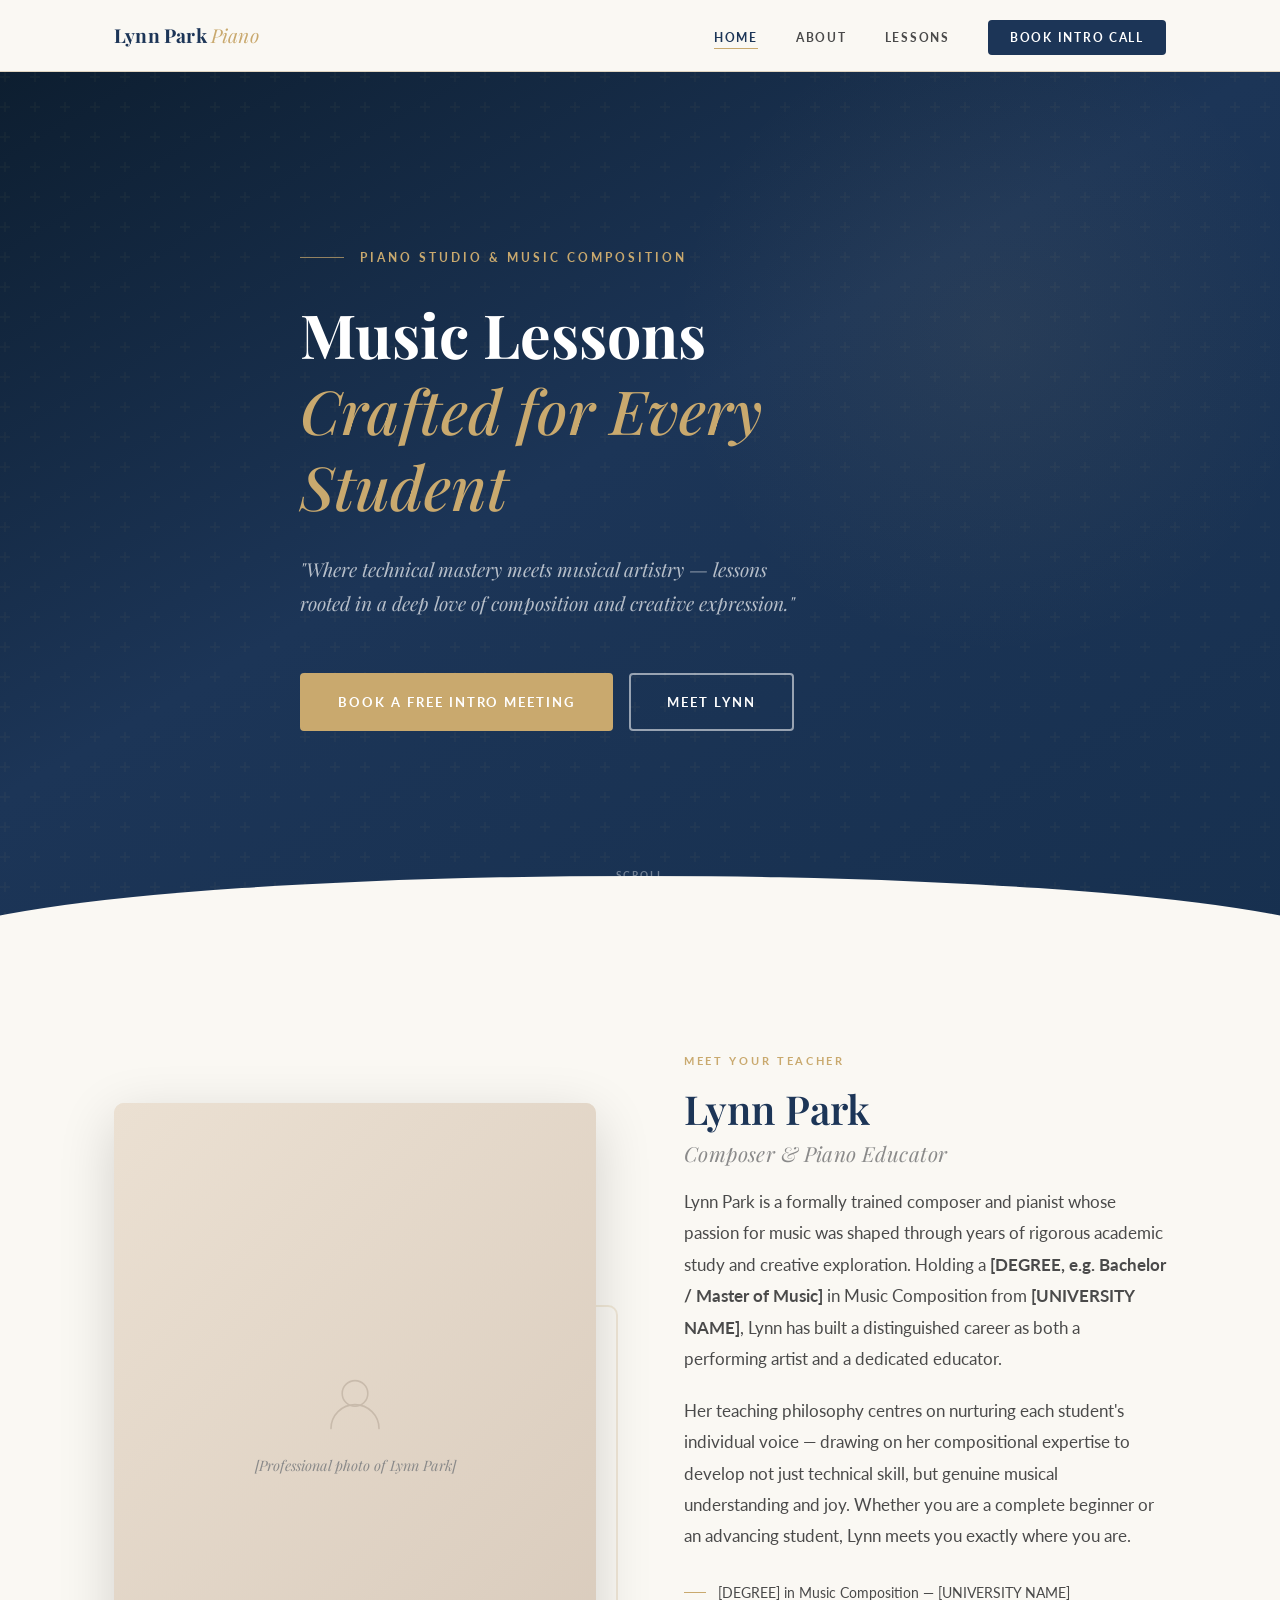
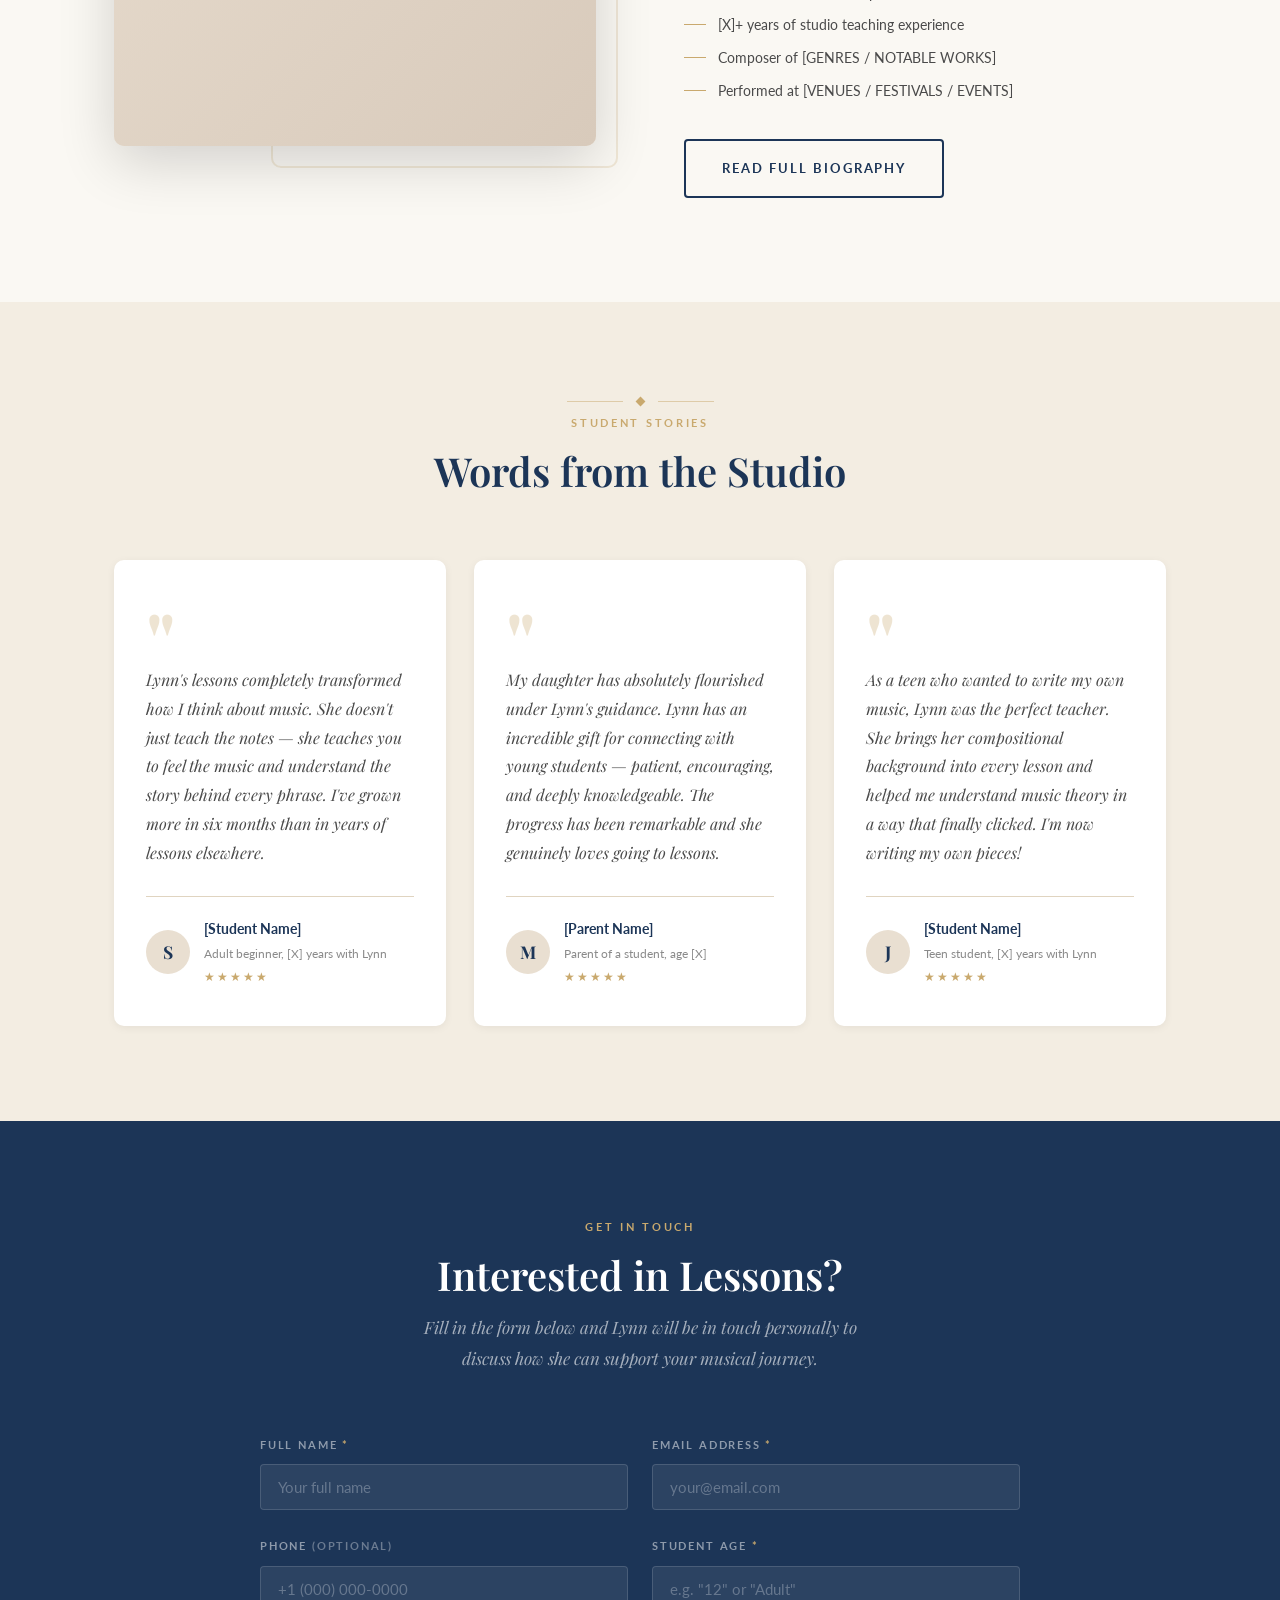
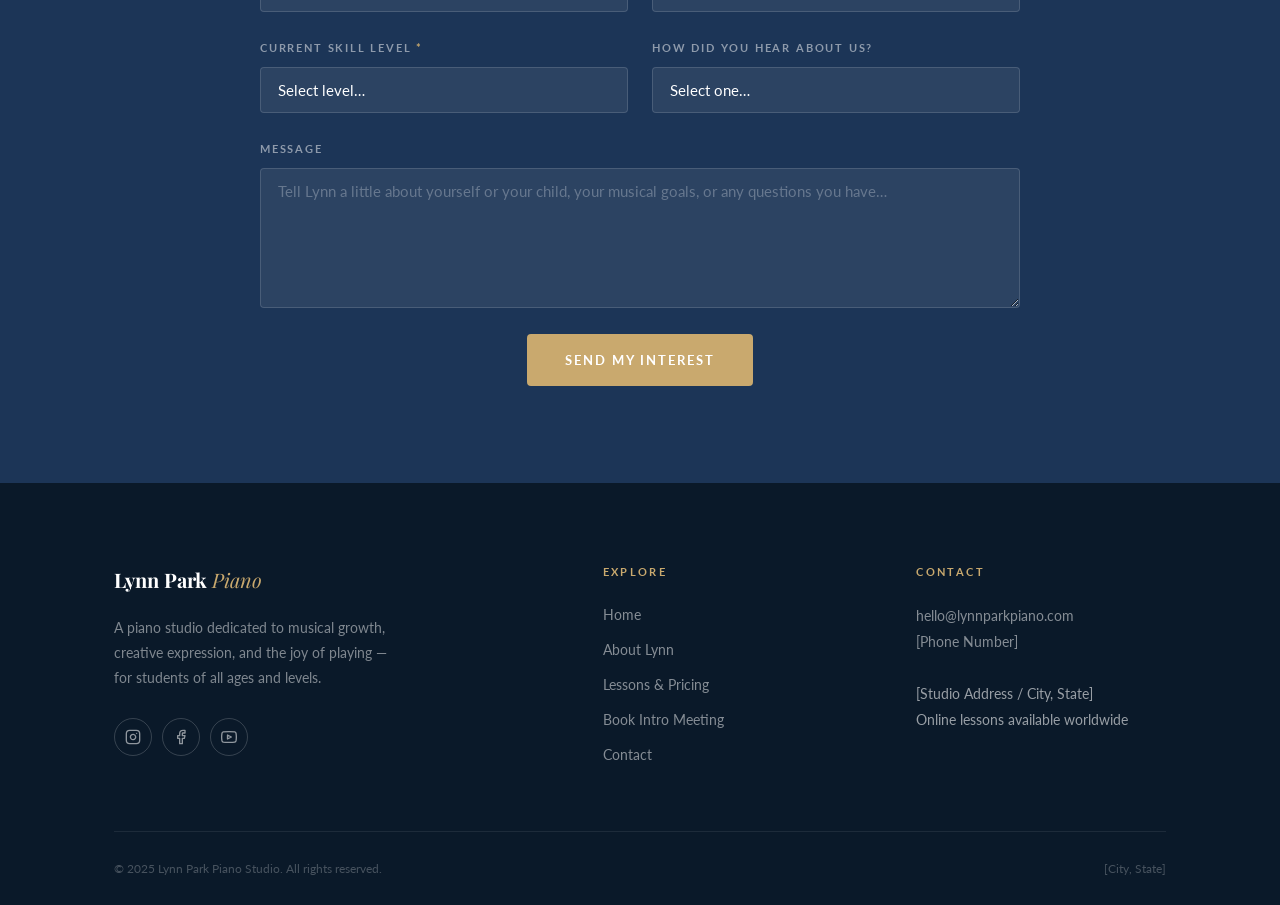
==== index.html @ b4701d07 "Initial commit: Lynn Park Piano Studio website Complete static website with 4 pages (home, about, le" ====
<!DOCTYPE html>
<html lang="en">
<head>
  <meta charset="UTF-8" />
  <meta name="viewport" content="width=device-width, initial-scale=1.0" />
  <!-- [REPLACE WITH REAL META DESCRIPTION] -->
  <meta name="description" content="Lynn Park Piano Studio — Piano lessons for all ages and levels, taught by an accomplished composer with formal music education. Based in [CITY]." />
  <title>Lynn Park Piano Studio — Composer &amp; Piano Educator</title>
  <link rel="icon" type="image/svg+xml" href="assets/favicon.svg" />
  <link rel="stylesheet" href="css/styles.css" />
</head>
<body>

  <!-- ============================================================
       NAVIGATION
  ============================================================ -->
  <nav class="nav" id="nav">
    <div class="nav__inner">
      <a href="index.html" class="nav__logo">Lynn Park <em>Piano</em></a>

      <ul class="nav__menu" id="navMenu" role="menubar">
        <li role="none"><a href="index.html" role="menuitem">Home</a></li>
        <li role="none"><a href="about.html" role="menuitem">About</a></li>
        <li role="none"><a href="lessons.html" role="menuitem">Lessons</a></li>
        <li role="none"><a href="schedule.html" class="btn-nav" role="menuitem">Book Intro Call</a></li>
      </ul>

      <button class="nav__toggle" id="navToggle" aria-label="Toggle navigation menu" aria-expanded="false" aria-controls="navMenu">
        <span></span>
        <span></span>
        <span></span>
      </button>
    </div>
  </nav>


  <!-- ============================================================
       HERO SECTION
       ─ Full-viewport dark navy hero with headline, tagline, CTAs
  ============================================================ -->
  <section class="hero" id="hero" aria-label="Welcome">
    <div class="hero__content">

      <div class="hero__eyebrow">
        <!-- [REPLACE WITH REAL TAGLINE DESCRIPTOR] -->
        <span>Piano Studio &amp; Music Composition</span>
      </div>

      <h1>
        Music Lessons<br>
        <em>Crafted for Every Student</em>
      </h1>

      <!-- [REPLACE WITH REAL TEACHING PHILOSOPHY TAGLINE] -->
      <p class="hero__tagline">
        "Where technical mastery meets musical artistry — lessons rooted in a deep love of composition and creative expression."
      </p>

      <div class="hero__actions">
        <a href="schedule.html" class="btn btn-primary">Book a Free Intro Meeting</a>
        <a href="#about-preview" class="btn btn-outline-light">Meet Lynn</a>
      </div>

    </div>

    <!-- Animated scroll hint -->
    <div class="hero__scroll" aria-hidden="true">
      <span>Scroll</span>
      <svg viewBox="0 0 24 24" fill="none" stroke="currentColor" stroke-width="1.5" stroke-linecap="round" stroke-linejoin="round">
        <line x1="12" y1="5" x2="12" y2="19"/>
        <polyline points="19 12 12 19 5 12"/>
      </svg>
    </div>

    <!-- Curved bottom edge transition into next section -->
    <div class="hero__curve" aria-hidden="true"></div>
  </section>


  <!-- ============================================================
       BIO PREVIEW SECTION
       ─ Short biography & credentials, links to full About page
  ============================================================ -->
  <section class="bio-preview section-cream" id="about-preview">
    <div class="container">
      <div class="bio-preview__grid">

        <!-- ── Photo Column ── -->
        <div class="bio-preview__photo fade-up">
          <div class="photo-frame">
            <div class="photo-placeholder">
              <!-- Person outline icon -->
              <svg viewBox="0 0 80 80" fill="none" xmlns="http://www.w3.org/2000/svg" aria-hidden="true">
                <circle cx="40" cy="28" r="16" stroke="#9A8A7A" stroke-width="2"/>
                <path d="M10 72c0-16.569 13.431-30 30-30s30 13.431 30 30" stroke="#9A8A7A" stroke-width="2" stroke-linecap="round"/>
              </svg>
              <!-- [REPLACE THIS ENTIRE photo-placeholder div WITH: <img src="assets/lynn-park.jpg" alt="Lynn Park, piano teacher and composer"> ] -->
              <span>[Professional photo of Lynn Park]</span>
            </div>
          </div>
          <!-- Decorative accent border -->
          <div class="photo-frame-accent" aria-hidden="true"></div>
        </div>

        <!-- ── Content Column ── -->
        <div class="bio-preview__content fade-up fade-up-d1">
          <span class="section-label">Meet Your Teacher</span>

          <h2>
            Lynn Park
            <em>Composer &amp; Piano Educator</em>
          </h2>

          <!-- [REPLACE WITH REAL SHORT BIO — 2 paragraphs] -->
          <p>
            Lynn Park is a formally trained composer and pianist whose passion for music was shaped through years of rigorous academic study and creative exploration. Holding a <strong>[DEGREE, e.g. Bachelor / Master of Music]</strong> in Music Composition from <strong>[UNIVERSITY NAME]</strong>, Lynn has built a distinguished career as both a performing artist and a dedicated educator.
          </p>
          <p>
            Her teaching philosophy centres on nurturing each student's individual voice — drawing on her compositional expertise to develop not just technical skill, but genuine musical understanding and joy. Whether you are a complete beginner or an advancing student, Lynn meets you exactly where you are.
          </p>

          <!-- Key credentials — replace each item with real content -->
          <div class="bio-credentials" aria-label="Key credentials">
            <div class="bio-credential">[DEGREE] in Music Composition — [UNIVERSITY NAME]</div>
            <div class="bio-credential">[X]+ years of studio teaching experience</div>
            <div class="bio-credential">Composer of [GENRES / NOTABLE WORKS]</div>
            <div class="bio-credential">Performed at [VENUES / FESTIVALS / EVENTS]</div>
          </div>

          <a href="about.html" class="btn btn-outline-navy">Read Full Biography</a>
        </div>

      </div>
    </div>
  </section>


  <!-- ============================================================
       TESTIMONIALS SECTION
       ─ 3 student / parent quote cards
  ============================================================ -->
  <section class="testimonials" aria-label="Student testimonials">
    <div class="container">

      <div class="testimonials__header fade-up">
        <div class="ornament ornament--center" aria-hidden="true">
          <div class="diamond"></div>
        </div>
        <span class="section-label">Student Stories</span>
        <h2>Words from the Studio</h2>
      </div>

      <div class="testimonials__grid">

        <!-- Testimonial 1 — [REPLACE WITH REAL QUOTE + ATTRIBUTION] -->
        <article class="testimonial-card fade-up fade-up-d1">
          <div class="testimonial-card__quote" aria-hidden="true">"</div>
          <p>
            Lynn's lessons completely transformed how I think about music. She doesn't just teach the notes — she teaches you to feel the music and understand the story behind every phrase. I've grown more in six months than in years of lessons elsewhere.
          </p>
          <div class="testimonial-card__author">
            <div class="testimonial-card__avatar" aria-hidden="true">S</div>
            <div>
              <div class="testimonial-card__name">[Student Name] <!-- e.g. Sarah M. --></div>
              <div class="testimonial-card__role">Adult beginner, [X] years with Lynn</div>
              <div class="testimonial-card__stars" aria-label="5 stars">★★★★★</div>
            </div>
          </div>
        </article>

        <!-- Testimonial 2 — [REPLACE WITH REAL QUOTE + ATTRIBUTION] -->
        <article class="testimonial-card fade-up fade-up-d2">
          <div class="testimonial-card__quote" aria-hidden="true">"</div>
          <p>
            My daughter has absolutely flourished under Lynn's guidance. Lynn has an incredible gift for connecting with young students — patient, encouraging, and deeply knowledgeable. The progress has been remarkable and she genuinely loves going to lessons.
          </p>
          <div class="testimonial-card__author">
            <div class="testimonial-card__avatar" aria-hidden="true">M</div>
            <div>
              <div class="testimonial-card__name">[Parent Name] <!-- e.g. Michelle T. --></div>
              <div class="testimonial-card__role">Parent of a student, age [X]</div>
              <div class="testimonial-card__stars" aria-label="5 stars">★★★★★</div>
            </div>
          </div>
        </article>

        <!-- Testimonial 3 — [REPLACE WITH REAL QUOTE + ATTRIBUTION] -->
        <article class="testimonial-card fade-up fade-up-d3">
          <div class="testimonial-card__quote" aria-hidden="true">"</div>
          <p>
            As a teen who wanted to write my own music, Lynn was the perfect teacher. She brings her compositional background into every lesson and helped me understand music theory in a way that finally clicked. I'm now writing my own pieces!
          </p>
          <div class="testimonial-card__author">
            <div class="testimonial-card__avatar" aria-hidden="true">J</div>
            <div>
              <div class="testimonial-card__name">[Student Name] <!-- e.g. James K. --></div>
              <div class="testimonial-card__role">Teen student, [X] years with Lynn</div>
              <div class="testimonial-card__stars" aria-label="5 stars">★★★★★</div>
            </div>
          </div>
        </article>

      </div>
    </div>
  </section>


  <!-- ============================================================
       INTEREST / CONTACT FORM
       ─ Dark navy section; submissions saved to localStorage
       ─ To connect to a real backend, replace the JS handler in
         js/main.js (search for "interestForm") with a fetch/POST call
  ============================================================ -->
  <section class="interest-form-section" id="contact" aria-label="Contact and interest form">
    <div class="container">

      <!-- Section header -->
      <div class="section-intro fade-up">
        <span class="section-label">Get in Touch</span>
        <h2>Interested in Lessons?</h2>
        <!-- [REPLACE WITH PERSONAL INVITATION MESSAGE] -->
        <p>Fill in the form below and Lynn will be in touch personally to discuss how she can support your musical journey.</p>
      </div>

      <!-- Success message (shown after submission, hidden by default) -->
      <div class="form-success" id="interestFormSuccess" role="alert">
        <h3>Thank You!</h3>
        <p>Your message has been received. Lynn will be in touch shortly — we look forward to welcoming you to the studio!</p>
      </div>

      <!-- Interest Form -->
      <form class="interest-form fade-up" id="interestForm" novalidate aria-label="Interest form">

        <!-- Row 1: Name + Email -->
        <div class="form-row">
          <div class="form-group">
            <label for="int-name">Full Name <span aria-hidden="true" style="color:var(--gold)">*</span></label>
            <input type="text" id="int-name" name="name" placeholder="Your full name" required autocomplete="name" />
          </div>
          <div class="form-group">
            <label for="int-email">Email Address <span aria-hidden="true" style="color:var(--gold)">*</span></label>
            <input type="email" id="int-email" name="email" placeholder="your@email.com" required autocomplete="email" />
          </div>
        </div>

        <!-- Row 2: Phone + Student Age -->
        <div class="form-row">
          <div class="form-group">
            <label for="int-phone">Phone <span style="color:rgba(255,255,255,0.35)">(optional)</span></label>
            <input type="tel" id="int-phone" name="phone" placeholder="+1 (000) 000-0000" autocomplete="tel" />
          </div>
          <div class="form-group">
            <label for="int-age">Student Age <span aria-hidden="true" style="color:var(--gold)">*</span></label>
            <input type="text" id="int-age" name="studentAge" placeholder='e.g. "12" or "Adult"' required />
          </div>
        </div>

        <!-- Row 3: Skill Level + How did you hear -->
        <div class="form-row">
          <div class="form-group">
            <label for="int-level">Current Skill Level <span aria-hidden="true" style="color:var(--gold)">*</span></label>
            <select id="int-level" name="skillLevel" required>
              <option value="" disabled selected>Select level…</option>
              <option value="complete-beginner">Beginner — no prior experience</option>
              <option value="some-basics">Beginner — some basics</option>
              <option value="intermediate">Intermediate</option>
              <option value="advanced">Advanced</option>
            </select>
          </div>
          <div class="form-group">
            <label for="int-hear">How Did You Hear About Us?</label>
            <select id="int-hear" name="hearAbout">
              <option value="" disabled selected>Select one…</option>
              <option value="google">Google / Search</option>
              <option value="instagram">Instagram</option>
              <option value="facebook">Facebook</option>
              <option value="word-of-mouth">Word of mouth</option>
              <option value="referral">Referral from a student</option>
              <option value="other">Other</option>
            </select>
          </div>
        </div>

        <!-- Message -->
        <div class="form-group">
          <label for="int-message">Message</label>
          <textarea id="int-message" name="message" placeholder="Tell Lynn a little about yourself or your child, your musical goals, or any questions you have…"></textarea>
        </div>

        <div style="text-align: center; margin-top: 8px;">
          <button type="submit" class="btn btn-primary">Send My Interest</button>
        </div>

      </form>
    </div>
  </section>


  <!-- ============================================================
       FOOTER
  ============================================================ -->
  <footer class="footer" role="contentinfo">
    <div class="container">
      <div class="footer__grid">

        <!-- Brand / About -->
        <div class="footer__brand">
          <a href="index.html" class="footer__logo">Lynn Park <em>Piano</em></a>
          <!-- [REPLACE WITH SHORT STUDIO DESCRIPTION] -->
          <p>A piano studio dedicated to musical growth, creative expression, and the joy of playing — for students of all ages and levels.</p>
          <div class="footer__social" aria-label="Social media links">
            <!-- [REPLACE href="#" WITH REAL SOCIAL MEDIA URLS] -->
            <a href="#" aria-label="Follow Lynn on Instagram" title="Instagram">
              <svg width="16" height="16" viewBox="0 0 24 24" fill="none" stroke="currentColor" stroke-width="2" stroke-linecap="round" stroke-linejoin="round" aria-hidden="true">
                <rect x="2" y="2" width="20" height="20" rx="5" ry="5"/>
                <path d="M16 11.37A4 4 0 1 1 12.63 8 4 4 0 0 1 16 11.37z"/>
                <line x1="17.5" y1="6.5" x2="17.51" y2="6.5"/>
              </svg>
            </a>
            <a href="#" aria-label="Follow Lynn on Facebook" title="Facebook">
              <svg width="16" height="16" viewBox="0 0 24 24" fill="none" stroke="currentColor" stroke-width="2" stroke-linecap="round" stroke-linejoin="round" aria-hidden="true">
                <path d="M18 2h-3a5 5 0 0 0-5 5v3H7v4h3v8h4v-8h3l1-4h-4V7a1 1 0 0 1 1-1h3z"/>
              </svg>
            </a>
            <a href="#" aria-label="Subscribe on YouTube" title="YouTube">
              <svg width="16" height="16" viewBox="0 0 24 24" fill="none" stroke="currentColor" stroke-width="2" stroke-linecap="round" stroke-linejoin="round" aria-hidden="true">
                <path d="M22.54 6.42a2.78 2.78 0 0 0-1.94-1.97C18.88 4 12 4 12 4s-6.88 0-8.59.45a2.78 2.78 0 0 0-1.95 1.97A29 29 0 0 0 1 12a29 29 0 0 0 .46 5.58A2.78 2.78 0 0 0 3.41 19.6C5.12 20 12 20 12 20s6.88 0 8.59-.46a2.78 2.78 0 0 0 1.94-1.95A29 29 0 0 0 23 12a29 29 0 0 0-.46-5.58z"/>
                <polygon points="9.75 15.02 15.5 12 9.75 8.98 9.75 15.02"/>
              </svg>
            </a>
          </div>
        </div>

        <!-- Quick links -->
        <div class="footer__col">
          <h5>Explore</h5>
          <ul>
            <li><a href="index.html">Home</a></li>
            <li><a href="about.html">About Lynn</a></li>
            <li><a href="lessons.html">Lessons &amp; Pricing</a></li>
            <li><a href="schedule.html">Book Intro Meeting</a></li>
            <li><a href="#contact">Contact</a></li>
          </ul>
        </div>

        <!-- Contact details -->
        <div class="footer__col">
          <h5>Contact</h5>
          <address>
            <!-- [REPLACE WITH REAL CONTACT INFORMATION] -->
            <a href="mailto:hello@lynnparkpiano.com">hello@lynnparkpiano.com</a><br>
            <a href="tel:+10000000000">[Phone Number]</a><br><br>
            [Studio Address / City, State]<br>
            Online lessons available worldwide
          </address>
        </div>

      </div>

      <!-- Copyright bar -->
      <div class="footer__bottom">
        <!-- [UPDATE YEAR ANNUALLY] -->
        <span>&copy; 2025 Lynn Park Piano Studio. All rights reserved.</span>
        <span>[City, State] <!-- [REPLACE WITH REAL LOCATION] --></span>
      </div>
    </div>
  </footer>


  <script src="js/main.js"></script>
</body>
</html>
---- css/styles.css ----
/* ================================================================
   Lynn Park Piano Studio — Global Stylesheet
   ================================================================
   Sections:
     1.  Fonts & Variables
     2.  Reset & Base
     3.  Typography
     4.  Navigation
     5.  Buttons
     6.  Layout Utilities
     7.  Section Ornament & Label
     8.  Hero (Homepage)
     9.  Page Banner (Inner Pages)
     10. Bio Preview
     11. Testimonials
     12. Interest Form (Dark)
     13. About Page
     14. Achievements
     15. Lessons Page
     16. Schedule Page
     17. Footer
     18. Scroll Animations
     19. Responsive
   ================================================================ */


/* ── 1. Fonts & Variables ──────────────────────────────────────── */

@import url('https://fonts.googleapis.com/css2?family=Playfair+Display:ital,wght@0,400;0,500;0,600;0,700;1,400;1,500;1,600&family=Lato:wght@300;400;700;900&display=swap');

:root {
  /* ── Palette ── */
  --cream-bg:    #FAF8F3;
  --cream-mid:   #F3EDE2;
  --cream-dark:  #E9DFD1;
  --gold:        #C9A96E;
  --gold-dark:   #A8803E;
  --gold-light:  #F5E9D4;
  --navy:        #1C3557;
  --navy-mid:    #264A76;
  --navy-light:  #2E5A8C;
  --text-dark:   #1E1E1E;
  --text-mid:    #4A4A4A;
  --text-light:  #8A8A8A;
  --white:       #FFFFFF;
  --border:      #E0D4C0;

  /* ── Typography ── */
  --font-serif: 'Playfair Display', Georgia, 'Times New Roman', serif;
  --font-sans:  'Lato', -apple-system, BlinkMacSystemFont, 'Segoe UI', sans-serif;

  /* ── Sizing ── */
  --max-width:  1100px;
  --nav-height: 72px;

  /* ── Shadows ── */
  --shadow-sm:  0 2px 8px rgba(0, 0, 0, 0.06);
  --shadow-md:  0 6px 28px rgba(0, 0, 0, 0.10);
  --shadow-lg:  0 16px 56px rgba(0, 0, 0, 0.16);

  /* ── Misc ── */
  --radius:     4px;
  --radius-md:  10px;
  --ease:       cubic-bezier(0.4, 0, 0.2, 1);
  --transition: 0.3s var(--ease);
}


/* ── 2. Reset & Base ───────────────────────────────────────────── */

*, *::before, *::after {
  box-sizing: border-box;
  margin: 0;
  padding: 0;
}

html {
  scroll-behavior: smooth;
  font-size: 16px;
}

body {
  font-family: var(--font-sans);
  font-weight: 400;
  color: var(--text-dark);
  background: var(--cream-bg);
  line-height: 1.7;
  -webkit-font-smoothing: antialiased;
  -moz-osx-font-smoothing: grayscale;
}

img  { display: block; max-width: 100%; height: auto; }
a    { color: inherit; text-decoration: none; }
ul   { list-style: none; }
button { cursor: pointer; font-family: var(--font-sans); }


/* ── 3. Typography ─────────────────────────────────────────────── */

h1, h2, h3, h4 {
  font-family: var(--font-serif);
  font-weight: 600;
  line-height: 1.25;
  color: var(--navy);
}

h1 { font-size: clamp(2.4rem, 5vw, 3.8rem); }
h2 { font-size: clamp(1.8rem, 3.5vw, 2.5rem); }
h3 { font-size: clamp(1.15rem, 2.5vw, 1.55rem); }
h4 { font-size: 1.05rem; }

p  {
  color: var(--text-mid);
  font-size: 1.0625rem;
  line-height: 1.85;
}


/* ── 4. Navigation ─────────────────────────────────────────────── */

.nav {
  position: sticky;
  top: 0;
  z-index: 1000;
  height: var(--nav-height);
  background: rgba(250, 248, 243, 0.96);
  backdrop-filter: blur(14px);
  -webkit-backdrop-filter: blur(14px);
  border-bottom: 1px solid var(--border);
}

.nav__inner {
  max-width: var(--max-width);
  margin: 0 auto;
  height: 100%;
  display: flex;
  align-items: center;
  justify-content: space-between;
  padding: 0 24px;
}

/* Logo */
.nav__logo {
  font-family: var(--font-serif);
  font-size: 1.2rem;
  font-weight: 700;
  color: var(--navy);
  letter-spacing: 0.01em;
  flex-shrink: 0;
}
.nav__logo em {
  font-style: italic;
  font-weight: 400;
  color: var(--gold);
}

/* Menu links */
.nav__menu {
  display: flex;
  align-items: center;
  gap: 38px;
}

.nav__menu a {
  font-size: 0.78rem;
  font-weight: 700;
  letter-spacing: 0.14em;
  text-transform: uppercase;
  color: var(--text-mid);
  position: relative;
  transition: color var(--transition);
}

.nav__menu a::after {
  content: '';
  position: absolute;
  bottom: -4px;
  left: 0;
  width: 0;
  height: 1px;
  background: var(--gold);
  transition: width var(--transition);
}

.nav__menu a:hover,
.nav__menu a.active {
  color: var(--navy);
}

.nav__menu a:hover::after,
.nav__menu a.active::after {
  width: 100%;
}

/* CTA button in nav */
.nav__menu .btn-nav {
  background: var(--navy);
  color: var(--white) !important;
  padding: 10px 22px;
  border-radius: var(--radius);
  transition: background var(--transition);
}
.nav__menu .btn-nav:hover { background: var(--navy-mid); }
.nav__menu .btn-nav::after { display: none !important; }

/* Hamburger toggle */
.nav__toggle {
  display: none;
  flex-direction: column;
  justify-content: center;
  gap: 5px;
  width: 36px;
  height: 36px;
  background: none;
  border: none;
  padding: 4px;
}

.nav__toggle span {
  display: block;
  height: 2px;
  background: var(--text-dark);
  border-radius: 2px;
  transition: var(--transition);
}
.nav__toggle.open span:nth-child(1) { transform: translateY(7px) rotate(45deg); }
.nav__toggle.open span:nth-child(2) { opacity: 0; transform: scaleX(0); }
.nav__toggle.open span:nth-child(3) { transform: translateY(-7px) rotate(-45deg); }


/* ── 5. Buttons ────────────────────────────────────────────────── */

.btn {
  display: inline-block;
  font-family: var(--font-sans);
  font-size: 0.82rem;
  font-weight: 700;
  letter-spacing: 0.15em;
  text-transform: uppercase;
  padding: 16px 36px;
  border-radius: var(--radius);
  border: 2px solid transparent;
  transition: all var(--transition);
  cursor: pointer;
  text-align: center;
}

/* Gold filled */
.btn-primary {
  background: var(--gold);
  color: var(--white);
  border-color: var(--gold);
}
.btn-primary:hover {
  background: var(--gold-dark);
  border-color: var(--gold-dark);
  transform: translateY(-2px);
  box-shadow: 0 8px 24px rgba(201, 169, 110, 0.45);
}

/* Outline white (for dark backgrounds) */
.btn-outline-light {
  background: transparent;
  color: var(--white);
  border-color: rgba(255, 255, 255, 0.55);
}
.btn-outline-light:hover {
  background: rgba(255, 255, 255, 0.1);
  border-color: var(--white);
  transform: translateY(-2px);
}

/* Outline navy (for light backgrounds) */
.btn-outline-navy {
  background: transparent;
  color: var(--navy);
  border-color: var(--navy);
}
.btn-outline-navy:hover {
  background: var(--navy);
  color: var(--white);
  transform: translateY(-2px);
  box-shadow: var(--shadow-md);
}

/* Gold outline */
.btn-outline-gold {
  background: transparent;
  color: var(--gold);
  border-color: var(--gold);
}
.btn-outline-gold:hover {
  background: var(--gold);
  color: var(--white);
  transform: translateY(-2px);
}


/* ── 6. Layout Utilities ───────────────────────────────────────── */

.container {
  max-width: var(--max-width);
  margin: 0 auto;
  padding: 0 24px;
}

section { padding: 96px 0; }

.section-cream { background: var(--cream-bg); }
.section-mid   { background: var(--cream-mid); }
.section-navy  { background: var(--navy); }
.section-white { background: var(--white); }

.text-center { text-align: center; }
.text-gold   { color: var(--gold); }
.text-navy   { color: var(--navy); }
.text-italic { font-style: italic; }


/* ── 7. Section Ornament & Label ───────────────────────────────── */

/* Thin gold line + diamond ornament */
.ornament {
  display: flex;
  align-items: center;
  gap: 14px;
  margin-bottom: 8px;
}
.ornament--center { justify-content: center; }

.ornament::before,
.ornament::after {
  content: '';
  flex: 1;
  max-width: 56px;
  height: 1px;
  background: var(--gold);
  opacity: 0.5;
}

.ornament .diamond {
  width: 7px;
  height: 7px;
  background: var(--gold);
  transform: rotate(45deg);
  flex-shrink: 0;
}

/* Eyebrow label above headings */
.section-label {
  display: block;
  font-family: var(--font-sans);
  font-size: 0.7rem;
  font-weight: 700;
  letter-spacing: 0.24em;
  text-transform: uppercase;
  color: var(--gold);
  margin-bottom: 14px;
}


/* ── 8. Hero (Homepage) ────────────────────────────────────────── */

.hero {
  position: relative;
  min-height: calc(100vh - var(--nav-height));
  background: linear-gradient(150deg, #0D1E30 0%, #1C3557 45%, #17304F 100%);
  display: flex;
  align-items: center;
  overflow: hidden;
}

/* Subtle crosshatch background texture */
.hero::before {
  content: '';
  position: absolute;
  inset: 0;
  background-image: url("data:image/svg+xml,%3Csvg width='60' height='60' viewBox='0 0 60 60' xmlns='http://www.w3.org/2000/svg'%3E%3Cg fill='%23C9A96E' fill-opacity='0.04' fill-rule='evenodd'%3E%3Cpath d='M36 34v-4h-2v4h-4v2h4v4h2v-4h4v-2h-4zm0-30V0h-2v4h-4v2h4v4h2V6h4V4h-4zM6 34v-4H4v4H0v2h4v4h2v-4h4v-2H6zM6 4V0H4v4H0v2h4v4h2V6h4V4H6z'/%3E%3C/g%3E%3C/svg%3E");
  pointer-events: none;
}

/* Ambient glow */
.hero::after {
  content: '';
  position: absolute;
  right: -5%;
  top: -10%;
  width: 700px;
  height: 700px;
  border-radius: 50%;
  background: radial-gradient(circle, rgba(201, 169, 110, 0.07) 0%, transparent 65%);
  pointer-events: none;
}

.hero__content {
  position: relative;
  z-index: 2;
  max-width: var(--max-width);
  margin: 0 auto;
  padding: 80px 24px 120px;
}

.hero__eyebrow {
  display: flex;
  align-items: center;
  gap: 16px;
  margin-bottom: 28px;
}
.hero__eyebrow::before {
  content: '';
  display: block;
  width: 44px;
  height: 1px;
  background: var(--gold);
  opacity: 0.7;
}
.hero__eyebrow span {
  font-family: var(--font-sans);
  font-size: 0.72rem;
  font-weight: 700;
  letter-spacing: 0.26em;
  text-transform: uppercase;
  color: var(--gold);
}

.hero h1 {
  color: var(--white);
  max-width: 680px;
  margin-bottom: 28px;
  font-weight: 700;
}
.hero h1 em {
  color: var(--gold);
  font-style: italic;
  font-weight: 500;
}

.hero__tagline {
  font-family: var(--font-serif);
  font-size: clamp(1rem, 2vw, 1.2rem);
  font-style: italic;
  color: rgba(255, 255, 255, 0.68);
  max-width: 520px;
  margin-bottom: 52px;
  line-height: 1.8;
}

.hero__actions {
  display: flex;
  gap: 16px;
  flex-wrap: wrap;
}

/* Scroll indicator */
.hero__scroll {
  position: absolute;
  bottom: 36px;
  left: 50%;
  transform: translateX(-50%);
  display: flex;
  flex-direction: column;
  align-items: center;
  gap: 8px;
  color: rgba(255, 255, 255, 0.38);
  font-size: 0.65rem;
  font-weight: 700;
  letter-spacing: 0.2em;
  text-transform: uppercase;
  z-index: 2;
  animation: scrollBounce 2.2s ease-in-out infinite;
}
.hero__scroll svg { width: 18px; height: 18px; }

@keyframes scrollBounce {
  0%, 100% { transform: translateX(-50%) translateY(0); }
  50%       { transform: translateX(-50%) translateY(8px); }
}

/* Curved bottom edge divider */
.hero__curve {
  position: absolute;
  bottom: -1px;
  left: 0;
  right: 0;
  height: 72px;
  background: var(--cream-bg);
  clip-path: ellipse(56% 100% at 50% 100%);
  z-index: 2;
}


/* ── 9. Page Banner (Inner Pages) ──────────────────────────────── */

.page-banner {
  background: linear-gradient(150deg, #0D1E30 0%, #1C3557 100%);
  padding: 88px 24px 76px;
  text-align: center;
  position: relative;
  overflow: hidden;
}

.page-banner::before {
  content: '';
  position: absolute;
  inset: 0;
  background-image: url("data:image/svg+xml,%3Csvg width='60' height='60' viewBox='0 0 60 60' xmlns='http://www.w3.org/2000/svg'%3E%3Cg fill='%23C9A96E' fill-opacity='0.04' fill-rule='evenodd'%3E%3Cpath d='M36 34v-4h-2v4h-4v2h4v4h2v-4h4v-2h-4zm0-30V0h-2v4h-4v2h4v4h2V6h4V4h-4zM6 34v-4H4v4H0v2h4v4h2v-4h4v-2H6zM6 4V0H4v4H0v2h4v4h2V6h4V4H6z'/%3E%3C/g%3E%3C/svg%3E");
  pointer-events: none;
}

.page-banner__inner {
  position: relative;
  z-index: 1;
  max-width: 680px;
  margin: 0 auto;
}

.page-banner h1 {
  color: var(--white);
  font-size: clamp(2rem, 4.5vw, 3rem);
  margin-bottom: 16px;
}

.page-banner p {
  color: rgba(255, 255, 255, 0.62);
  font-family: var(--font-serif);
  font-style: italic;
  font-size: 1.1rem;
  max-width: 520px;
  margin: 0 auto;
  line-height: 1.7;
}


/* ── 10. Bio Preview ───────────────────────────────────────────── */

.bio-preview { padding: 104px 0; }

.bio-preview__grid {
  display: grid;
  grid-template-columns: 1fr 1fr;
  gap: 88px;
  align-items: center;
}

/* Photo area */
.bio-preview__photo { position: relative; }

.photo-frame {
  position: relative;
  aspect-ratio: 3 / 4;
  background: var(--cream-dark);
  border-radius: var(--radius-md);
  overflow: hidden;
  box-shadow: var(--shadow-lg);
}

.photo-placeholder {
  width: 100%;
  height: 100%;
  display: flex;
  flex-direction: column;
  align-items: center;
  justify-content: center;
  gap: 18px;
  background: linear-gradient(135deg, #EBE0D2 0%, #D8CABB 100%);
  color: var(--text-light);
  font-family: var(--font-serif);
  font-style: italic;
  font-size: 0.9rem;
  text-align: center;
  padding: 32px;
}
.photo-placeholder svg { width: 64px; height: 64px; opacity: 0.35; }

/* Decorative gold-border accent box */
.photo-frame-accent {
  position: absolute;
  bottom: -22px;
  right: -22px;
  width: 72%;
  height: 72%;
  border: 2px solid var(--gold);
  border-radius: var(--radius-md);
  opacity: 0.22;
  z-index: -1;
  pointer-events: none;
}

/* Text side */
.bio-preview__content .section-label { color: var(--gold); }

.bio-preview__content h2 { margin-bottom: 6px; }
.bio-preview__content h2 em {
  display: block;
  font-size: 0.52em;
  font-weight: 400;
  color: var(--text-light);
  font-style: italic;
  margin-top: 6px;
  letter-spacing: 0.02em;
}

.bio-preview__content p { margin-top: 20px; }

/* Credential bullet list */
.bio-credentials {
  display: flex;
  flex-direction: column;
  gap: 11px;
  margin: 30px 0 38px;
}

.bio-credential {
  display: flex;
  align-items: flex-start;
  gap: 12px;
  font-size: 0.9rem;
  color: var(--text-mid);
  line-height: 1.5;
}
.bio-credential::before {
  content: '';
  display: block;
  width: 22px;
  height: 1px;
  background: var(--gold);
  flex-shrink: 0;
  margin-top: 10px;
}


/* ── 11. Testimonials ──────────────────────────────────────────── */

.testimonials {
  background: var(--cream-mid);
  padding: 96px 0;
  text-align: center;
}

.testimonials__header {
  max-width: 520px;
  margin: 0 auto 64px;
}
.testimonials__header h2 { margin-top: 8px; }

.testimonials__grid {
  display: grid;
  grid-template-columns: repeat(3, 1fr);
  gap: 28px;
}

.testimonial-card {
  background: var(--white);
  border-radius: var(--radius-md);
  padding: 40px 32px 36px;
  text-align: left;
  box-shadow: var(--shadow-sm);
  position: relative;
  transition: transform var(--transition), box-shadow var(--transition);
  border-bottom: 3px solid transparent;
}
.testimonial-card:hover {
  transform: translateY(-5px);
  box-shadow: var(--shadow-md);
  border-bottom-color: var(--gold);
}

/* Oversized quotation mark */
.testimonial-card__quote {
  font-family: var(--font-serif);
  font-size: 5rem;
  line-height: 1;
  color: var(--gold);
  opacity: 0.3;
  margin-bottom: -14px;
  font-weight: 700;
}

.testimonial-card > p {
  font-family: var(--font-serif);
  font-style: italic;
  font-size: 1rem;
  color: var(--text-mid);
  margin-bottom: 28px;
  line-height: 1.8;
}

.testimonial-card__author {
  display: flex;
  align-items: center;
  gap: 14px;
  padding-top: 20px;
  border-top: 1px solid var(--border);
}

.testimonial-card__avatar {
  width: 44px;
  height: 44px;
  border-radius: 50%;
  background: var(--cream-dark);
  display: flex;
  align-items: center;
  justify-content: center;
  font-family: var(--font-serif);
  font-size: 1.1rem;
  font-weight: 700;
  color: var(--navy);
  flex-shrink: 0;
}

.testimonial-card__name {
  font-size: 0.9rem;
  font-weight: 700;
  color: var(--navy);
  margin-bottom: 2px;
}
.testimonial-card__role { font-size: 0.78rem; color: var(--text-light); }
.testimonial-card__stars {
  color: var(--gold);
  font-size: 0.72rem;
  letter-spacing: 2px;
  margin-top: 3px;
}


/* ── 12. Interest Form (Dark Section) ──────────────────────────── */

.interest-form-section {
  background: var(--navy);
  padding: 96px 0;
}

.interest-form-section .section-label { color: var(--gold); }
.interest-form-section .section-intro h2 { color: var(--white); margin-top: 8px; }
.interest-form-section .section-intro p {
  color: rgba(255, 255, 255, 0.6);
  font-family: var(--font-serif);
  font-style: italic;
  margin-top: 12px;
  max-width: 480px;
  margin-left: auto;
  margin-right: auto;
}

.section-intro { text-align: center; margin-bottom: 60px; }

/* Form layout */
.interest-form {
  max-width: 760px;
  margin: 0 auto;
}

.form-row {
  display: grid;
  grid-template-columns: 1fr 1fr;
  gap: 24px;
}

.form-group {
  display: flex;
  flex-direction: column;
  margin-bottom: 26px;
}
.form-group.full { margin-bottom: 26px; }

/* Labels */
.form-group label {
  font-size: 0.71rem;
  font-weight: 700;
  letter-spacing: 0.16em;
  text-transform: uppercase;
  color: rgba(255, 255, 255, 0.5);
  margin-bottom: 10px;
}

/* Inputs (dark) */
.form-group input,
.form-group select,
.form-group textarea {
  background: rgba(255, 255, 255, 0.07);
  border: 1px solid rgba(255, 255, 255, 0.14);
  border-radius: var(--radius);
  padding: 13px 17px;
  font-family: var(--font-sans);
  font-size: 0.95rem;
  color: var(--white);
  outline: none;
  transition: border-color var(--transition), background var(--transition);
  appearance: none;
  -webkit-appearance: none;
}
.form-group input::placeholder,
.form-group textarea::placeholder {
  color: rgba(255, 255, 255, 0.28);
}
.form-group select option {
  color: var(--text-dark);
  background: var(--white);
}
.form-group input:focus,
.form-group select:focus,
.form-group textarea:focus {
  border-color: var(--gold);
  background: rgba(255, 255, 255, 0.1);
}

.form-group textarea { resize: vertical; min-height: 140px; }

/* Success state */
.form-success {
  display: none;
  text-align: center;
  padding: 56px 40px;
  background: rgba(201, 169, 110, 0.1);
  border: 1px solid rgba(201, 169, 110, 0.4);
  border-radius: var(--radius-md);
}
.form-success h3 { color: var(--gold); margin-bottom: 12px; }
.form-success p  { color: rgba(255, 255, 255, 0.7); }


/* ── 13. About Page ─────────────────────────────────────────────── */

.about-bio { padding: 96px 0; }

.about-bio__grid {
  display: grid;
  grid-template-columns: 340px 1fr;
  gap: 72px;
  align-items: start;
}

/* Sidebar */
.about-bio__sidebar .photo-frame {
  aspect-ratio: 3 / 4;
  margin-bottom: 36px;
}

.sidebar-card {
  background: var(--cream-mid);
  border-radius: var(--radius-md);
  padding: 28px 24px;
  border: 1px solid var(--border);
}

.sidebar-card h4 {
  font-family: var(--font-sans);
  font-size: 0.7rem;
  font-weight: 700;
  letter-spacing: 0.18em;
  text-transform: uppercase;
  color: var(--gold);
  margin-bottom: 18px;
  padding-bottom: 14px;
  border-bottom: 1px solid var(--border);
}

.sidebar-card ul { display: flex; flex-direction: column; gap: 10px; }
.sidebar-card li {
  font-size: 0.87rem;
  color: var(--text-mid);
  display: flex;
  align-items: flex-start;
  gap: 10px;
  line-height: 1.5;
}
.sidebar-card li::before {
  content: '♩';
  color: var(--gold);
  font-size: 0.78rem;
  flex-shrink: 0;
  margin-top: 1px;
}

/* Main text content */
.about-bio__text h2  { margin-bottom: 28px; }

.about-bio__text h3 {
  margin-top: 48px;
  margin-bottom: 18px;
  font-size: 1.3rem;
  padding-top: 38px;
  border-top: 1px solid var(--border);
}

.about-bio__text p { margin-bottom: 18px; }

/* Pull quote */
.pull-quote {
  margin: 40px 0;
  padding: 28px 36px;
  border-left: 3px solid var(--gold);
  background: var(--cream-mid);
  border-radius: 0 var(--radius-md) var(--radius-md) 0;
}
.pull-quote p {
  font-family: var(--font-serif);
  font-style: italic;
  font-size: 1.12rem;
  color: var(--navy);
  margin: 0;
  line-height: 1.7;
}


/* ── 14. Achievements ───────────────────────────────────────────── */

.achievements {
  background: var(--cream-mid);
  padding: 96px 0;
}

.achievements__header {
  max-width: 600px;
  margin: 0 auto 60px;
  text-align: center;
}

.achievements__grid {
  display: grid;
  grid-template-columns: repeat(3, 1fr);
  gap: 28px;
}

.achievement-card {
  background: var(--white);
  border-radius: var(--radius-md);
  padding: 36px 28px;
  box-shadow: var(--shadow-sm);
  transition: transform var(--transition), box-shadow var(--transition);
  border-top: 3px solid transparent;
}
.achievement-card:hover {
  transform: translateY(-5px);
  box-shadow: var(--shadow-md);
  border-top-color: var(--gold);
}

.achievement-card__year {
  font-size: 0.7rem;
  font-weight: 700;
  letter-spacing: 0.18em;
  text-transform: uppercase;
  color: var(--gold);
  margin-bottom: 10px;
}
.achievement-card h4 { color: var(--navy); margin-bottom: 10px; font-size: 1.05rem; }
.achievement-card p  { font-size: 0.88rem; color: var(--text-light); margin: 0; }


/* ── 15. Lessons Page ───────────────────────────────────────────── */

/* Level cards */
.lessons-overview__header {
  max-width: 580px;
  margin: 0 auto 60px;
  text-align: center;
}

.lessons-overview__grid {
  display: grid;
  grid-template-columns: repeat(3, 1fr);
  gap: 28px;
}

.level-card {
  background: var(--white);
  border-radius: var(--radius-md);
  padding: 40px 28px;
  box-shadow: var(--shadow-sm);
  border-top: 4px solid var(--gold);
  transition: transform var(--transition), box-shadow var(--transition);
}
.level-card:hover {
  transform: translateY(-5px);
  box-shadow: var(--shadow-md);
}

.level-card__icon { font-size: 2.2rem; margin-bottom: 20px; }
.level-card h3  { color: var(--navy); margin-bottom: 12px; font-size: 1.25rem; }
.level-card > p { font-size: 0.93rem; margin-bottom: 22px; }

.level-card ul  { display: flex; flex-direction: column; gap: 9px; }
.level-card li  {
  font-size: 0.88rem;
  color: var(--text-mid);
  display: flex;
  align-items: flex-start;
  gap: 9px;
}
.level-card li::before {
  content: '–';
  color: var(--gold);
  font-weight: 700;
  flex-shrink: 0;
}

/* Format cards */
.lesson-formats { background: var(--cream-mid); padding: 96px 0; }

.lesson-formats__header {
  max-width: 540px;
  margin: 0 auto 60px;
  text-align: center;
}

.lesson-formats__grid {
  display: grid;
  grid-template-columns: 1fr 1fr;
  gap: 32px;
}

.format-card {
  background: var(--white);
  border-radius: var(--radius-md);
  padding: 48px 40px;
  box-shadow: var(--shadow-sm);
  display: flex;
  gap: 28px;
  transition: transform var(--transition), box-shadow var(--transition);
}
.format-card:hover {
  transform: translateY(-4px);
  box-shadow: var(--shadow-md);
}

.format-card__icon {
  font-size: 2.8rem;
  flex-shrink: 0;
  width: 56px;
  text-align: center;
  margin-top: 4px;
}
.format-card h3 { color: var(--navy); margin-bottom: 12px; font-size: 1.25rem; }
.format-card p  { font-size: 0.93rem; }

/* Age groups */
.age-groups { padding: 96px 0; }

.age-groups__header {
  max-width: 540px;
  margin: 0 auto 56px;
  text-align: center;
}

.age-groups__grid {
  display: flex;
  gap: 20px;
  flex-wrap: wrap;
}

.age-badge {
  flex: 1;
  min-width: 180px;
  background: var(--cream-mid);
  border-radius: var(--radius-md);
  padding: 32px 24px;
  text-align: center;
  border: 1px solid var(--border);
  transition: all var(--transition);
}
.age-badge:hover {
  border-color: var(--gold);
  background: var(--gold-light);
  transform: translateY(-3px);
}
.age-badge__icon { font-size: 2.2rem; margin-bottom: 14px; }
.age-badge h4   { color: var(--navy); font-size: 1rem; margin-bottom: 6px; }
.age-badge p    { font-size: 0.82rem; color: var(--text-light); margin: 0; }

/* Pricing table */
.pricing {
  background: var(--cream-mid);
  padding: 96px 0;
  text-align: center;
}

.pricing__header {
  max-width: 520px;
  margin: 0 auto 64px;
}

.pricing__grid {
  display: grid;
  grid-template-columns: repeat(3, 1fr);
  gap: 24px;
  max-width: 980px;
  margin: 0 auto;
  align-items: center;
}

.pricing-card {
  background: var(--white);
  border-radius: var(--radius-md);
  padding: 48px 32px;
  box-shadow: var(--shadow-sm);
  position: relative;
  transition: transform var(--transition), box-shadow var(--transition);
}
.pricing-card:hover {
  transform: translateY(-5px);
  box-shadow: var(--shadow-md);
}

/* Featured pricing card */
.pricing-card--featured {
  background: var(--navy);
  transform: scale(1.05);
  box-shadow: var(--shadow-lg);
  z-index: 2;
}
.pricing-card--featured:hover {
  transform: scale(1.05) translateY(-5px);
}

/* "Most Popular" badge */
.pricing-card__badge {
  position: absolute;
  top: -15px;
  left: 50%;
  transform: translateX(-50%);
  background: var(--gold);
  color: var(--white);
  font-size: 0.68rem;
  font-weight: 700;
  letter-spacing: 0.14em;
  text-transform: uppercase;
  padding: 5px 18px;
  border-radius: 20px;
  white-space: nowrap;
}

.pricing-card__tier {
  font-size: 0.7rem;
  font-weight: 700;
  letter-spacing: 0.2em;
  text-transform: uppercase;
  color: var(--gold);
  margin-bottom: 18px;
}

.pricing-card__price {
  font-family: var(--font-serif);
  font-size: 3rem;
  font-weight: 700;
  color: var(--navy);
  line-height: 1;
  margin-bottom: 8px;
}
.pricing-card--featured .pricing-card__price { color: var(--white); }

.pricing-card__duration {
  font-size: 0.85rem;
  color: var(--text-light);
  margin-bottom: 36px;
}
.pricing-card--featured .pricing-card__duration { color: rgba(255,255,255,0.5); }

.pricing-card__features {
  display: flex;
  flex-direction: column;
  gap: 12px;
  margin-bottom: 40px;
  text-align: left;
}
.pricing-card__features li {
  font-size: 0.9rem;
  color: var(--text-mid);
  display: flex;
  align-items: flex-start;
  gap: 10px;
}
.pricing-card--featured .pricing-card__features li { color: rgba(255,255,255,0.72); }
.pricing-card__features li::before {
  content: '✓';
  color: var(--gold);
  font-weight: 700;
  font-size: 0.82rem;
  flex-shrink: 0;
  margin-top: 2px;
}

.pricing__note {
  margin-top: 52px;
  font-size: 0.88rem;
  color: var(--text-light);
  font-style: italic;
}


/* ── 16. Schedule Page ──────────────────────────────────────────── */

.schedule-section { padding: 96px 0; }

/* Callout banner */
.schedule-callout {
  display: flex;
  align-items: center;
  gap: 16px;
  max-width: 680px;
  margin: 0 auto 56px;
  padding: 20px 28px;
  background: var(--gold-light);
  border: 1px solid var(--gold);
  border-radius: var(--radius-md);
}
.schedule-callout__icon { font-size: 1.6rem; flex-shrink: 0; }
.schedule-callout p {
  font-size: 0.93rem;
  color: var(--navy);
  margin: 0;
}

/* Form card */
.schedule-form-card {
  max-width: 700px;
  margin: 0 auto;
  background: var(--white);
  border-radius: var(--radius-md);
  padding: 60px 52px;
  box-shadow: var(--shadow-md);
}

/* Light-theme form labels */
.schedule-form-card .form-group label {
  font-size: 0.71rem;
  font-weight: 700;
  letter-spacing: 0.14em;
  text-transform: uppercase;
  color: var(--text-light);
  margin-bottom: 9px;
  display: block;
}

/* Light-theme inputs */
.schedule-form-card .form-group input,
.schedule-form-card .form-group select,
.schedule-form-card .form-group textarea {
  width: 100%;
  padding: 13px 16px;
  border: 1px solid var(--border);
  border-radius: var(--radius);
  font-family: var(--font-sans);
  font-size: 0.95rem;
  color: var(--text-dark);
  background: var(--cream-bg);
  outline: none;
  appearance: none;
  -webkit-appearance: none;
  transition: border-color var(--transition), box-shadow var(--transition), background var(--transition);
}
.schedule-form-card .form-group input::placeholder,
.schedule-form-card .form-group textarea::placeholder {
  color: var(--text-light);
}
.schedule-form-card .form-group select option { color: var(--text-dark); }
.schedule-form-card .form-group input:focus,
.schedule-form-card .form-group select:focus,
.schedule-form-card .form-group textarea:focus {
  border-color: var(--gold);
  box-shadow: 0 0 0 3px rgba(201, 169, 110, 0.18);
  background: var(--white);
}

.schedule-form-card .form-group textarea { resize: vertical; min-height: 120px; }
.schedule-form-card .form-group.full { grid-column: 1 / -1; }

/* Schedule success state */
.schedule-success {
  display: none;
  text-align: center;
  padding: 48px 32px;
  background: var(--gold-light);
  border: 1px solid var(--gold);
  border-radius: var(--radius-md);
  color: var(--navy);
}
.schedule-success h3 { color: var(--gold); margin-bottom: 14px; }
.schedule-success p  { margin: 0; }


/* ── 17. Footer ─────────────────────────────────────────────────── */

.footer {
  background: #0A1929;
  padding: 80px 0 0;
  color: rgba(255, 255, 255, 0.58);
}

.footer__grid {
  display: grid;
  grid-template-columns: 1.7fr 1fr 1fr;
  gap: 64px;
  padding-bottom: 64px;
  border-bottom: 1px solid rgba(255, 255, 255, 0.08);
}

/* Brand column */
.footer__logo {
  display: block;
  font-family: var(--font-serif);
  font-size: 1.25rem;
  font-weight: 700;
  color: var(--white);
  margin-bottom: 18px;
}
.footer__logo em { font-style: italic; font-weight: 400; color: var(--gold); }

.footer__brand p {
  font-size: 0.9rem;
  color: rgba(255, 255, 255, 0.48);
  line-height: 1.75;
  max-width: 280px;
  margin: 0;
}

.footer__social {
  display: flex;
  gap: 10px;
  margin-top: 28px;
}
.footer__social a {
  display: flex;
  align-items: center;
  justify-content: center;
  width: 38px;
  height: 38px;
  border-radius: 50%;
  border: 1px solid rgba(255, 255, 255, 0.18);
  color: rgba(255, 255, 255, 0.55);
  transition: all var(--transition);
}
.footer__social a:hover {
  background: var(--gold);
  border-color: var(--gold);
  color: var(--white);
  transform: translateY(-3px);
}

/* Footer columns */
.footer__col h5 {
  font-family: var(--font-sans);
  font-size: 0.68rem;
  font-weight: 700;
  letter-spacing: 0.22em;
  text-transform: uppercase;
  color: var(--gold);
  margin-bottom: 22px;
}

.footer__col ul { display: flex; flex-direction: column; gap: 11px; }
.footer__col li { font-size: 0.88rem; }
.footer__col a  { color: rgba(255, 255, 255, 0.5); transition: color var(--transition); }
.footer__col a:hover { color: var(--gold); }

.footer__col address {
  font-style: normal;
  font-size: 0.88rem;
  line-height: 1.85;
}
.footer__col address a { color: rgba(255, 255, 255, 0.5); transition: color var(--transition); }
.footer__col address a:hover { color: var(--gold); }

/* Copyright bar */
.footer__bottom {
  padding: 26px 0;
  display: flex;
  align-items: center;
  justify-content: space-between;
  font-size: 0.78rem;
  color: rgba(255, 255, 255, 0.25);
}


/* ── 18. Scroll Animations ──────────────────────────────────────── */

.fade-up {
  opacity: 0;
  transform: translateY(38px);
  transition: opacity 0.72s var(--ease), transform 0.72s var(--ease);
  will-change: opacity, transform;
}
.fade-up.visible {
  opacity: 1;
  transform: translateY(0);
}

/* Stagger delays for sibling groups */
.fade-up-d1 { transition-delay: 0.10s; }
.fade-up-d2 { transition-delay: 0.20s; }
.fade-up-d3 { transition-delay: 0.30s; }
.fade-up-d4 { transition-delay: 0.40s; }


/* ── 19. Responsive ─────────────────────────────────────────────── */

/* Tablet */
@media (max-width: 960px) {
  .bio-preview__grid          { grid-template-columns: 1fr; gap: 56px; }
  .about-bio__grid            { grid-template-columns: 1fr; }
  .about-bio__sidebar .photo-frame { aspect-ratio: 3 / 2; max-height: 420px; }
  .testimonials__grid         { grid-template-columns: 1fr 1fr; }
  .lessons-overview__grid     { grid-template-columns: 1fr 1fr; }
  .lesson-formats__grid       { grid-template-columns: 1fr; }
  .achievements__grid         { grid-template-columns: 1fr 1fr; }
  .pricing__grid              { grid-template-columns: 1fr; max-width: 420px; gap: 32px; }
  .pricing-card--featured     { transform: scale(1); }
  .pricing-card--featured:hover { transform: translateY(-5px); }
  .footer__grid               { grid-template-columns: 1fr 1fr; }
  .schedule-form-card         { padding: 48px 36px; }
}

/* Mobile */
@media (max-width: 768px) {
  :root { --nav-height: 64px; }

  section { padding: 72px 0; }

  /* Show hamburger, hide menu by default */
  .nav__toggle { display: flex; }
  .nav__menu {
    display: none;
    position: absolute;
    top: var(--nav-height);
    left: 0;
    right: 0;
    flex-direction: column;
    align-items: stretch;
    gap: 0;
    background: var(--cream-bg);
    border-bottom: 1px solid var(--border);
    box-shadow: var(--shadow-md);
    padding: 12px 0;
  }
  .nav__menu.open { display: flex; }
  .nav__menu a { display: block; padding: 13px 24px; }
  .nav__menu .btn-nav {
    margin: 10px 16px 4px;
    padding: 12px 24px;
    text-align: center;
    border-radius: var(--radius);
  }

  /* Forms go single column */
  .form-row { grid-template-columns: 1fr; }

  /* Grids go single column */
  .testimonials__grid     { grid-template-columns: 1fr; }
  .lessons-overview__grid { grid-template-columns: 1fr; }
  .achievements__grid     { grid-template-columns: 1fr; }
  .age-groups__grid       { flex-direction: column; }

  .footer__grid {
    grid-template-columns: 1fr;
    gap: 40px;
  }
  .footer__bottom {
    flex-direction: column;
    gap: 8px;
    text-align: center;
  }

  .schedule-form-card { padding: 36px 24px; }
  .schedule-form-card .form-row { grid-template-columns: 1fr; }

  .hero__content { padding-bottom: 100px; }
  .hero__actions { flex-direction: column; max-width: 320px; }
}

/* Small mobile */
@media (max-width: 480px) {
  .btn { padding: 14px 28px; }
  .page-banner { padding: 72px 24px 64px; }
}
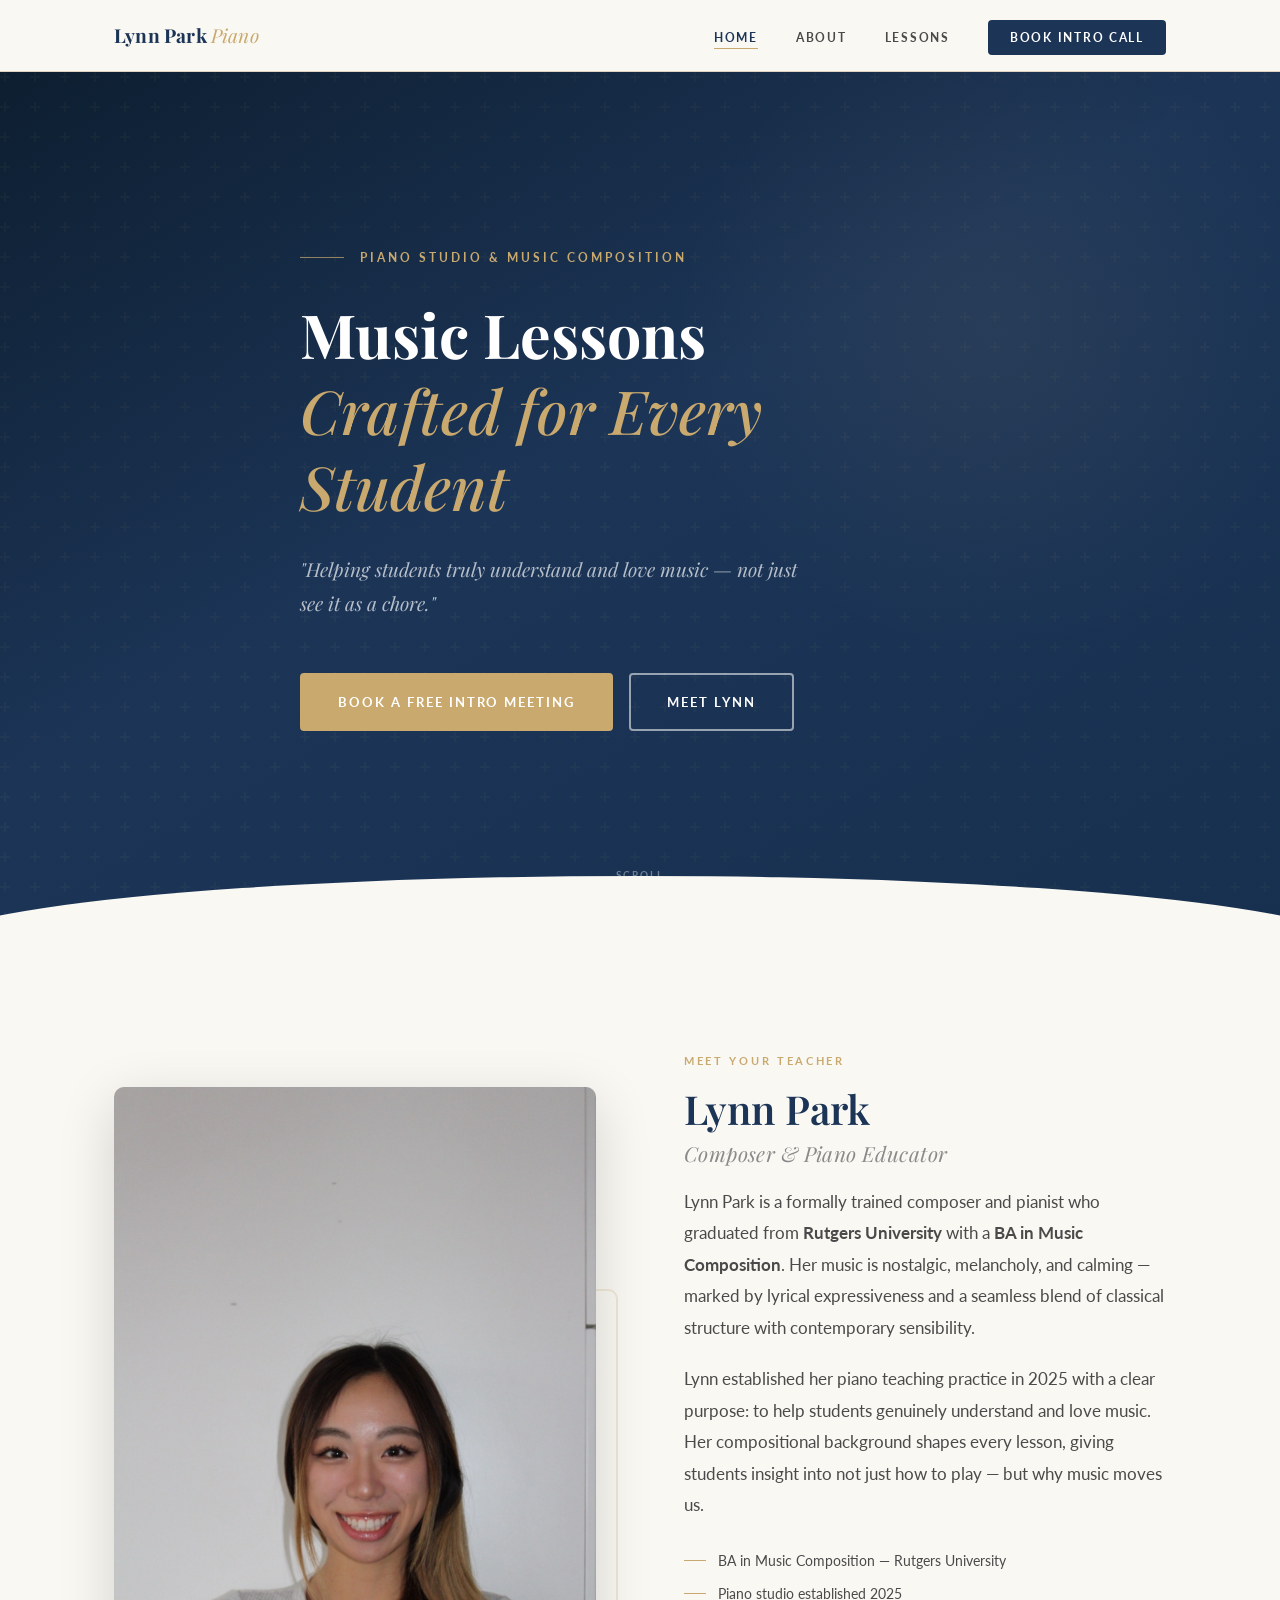
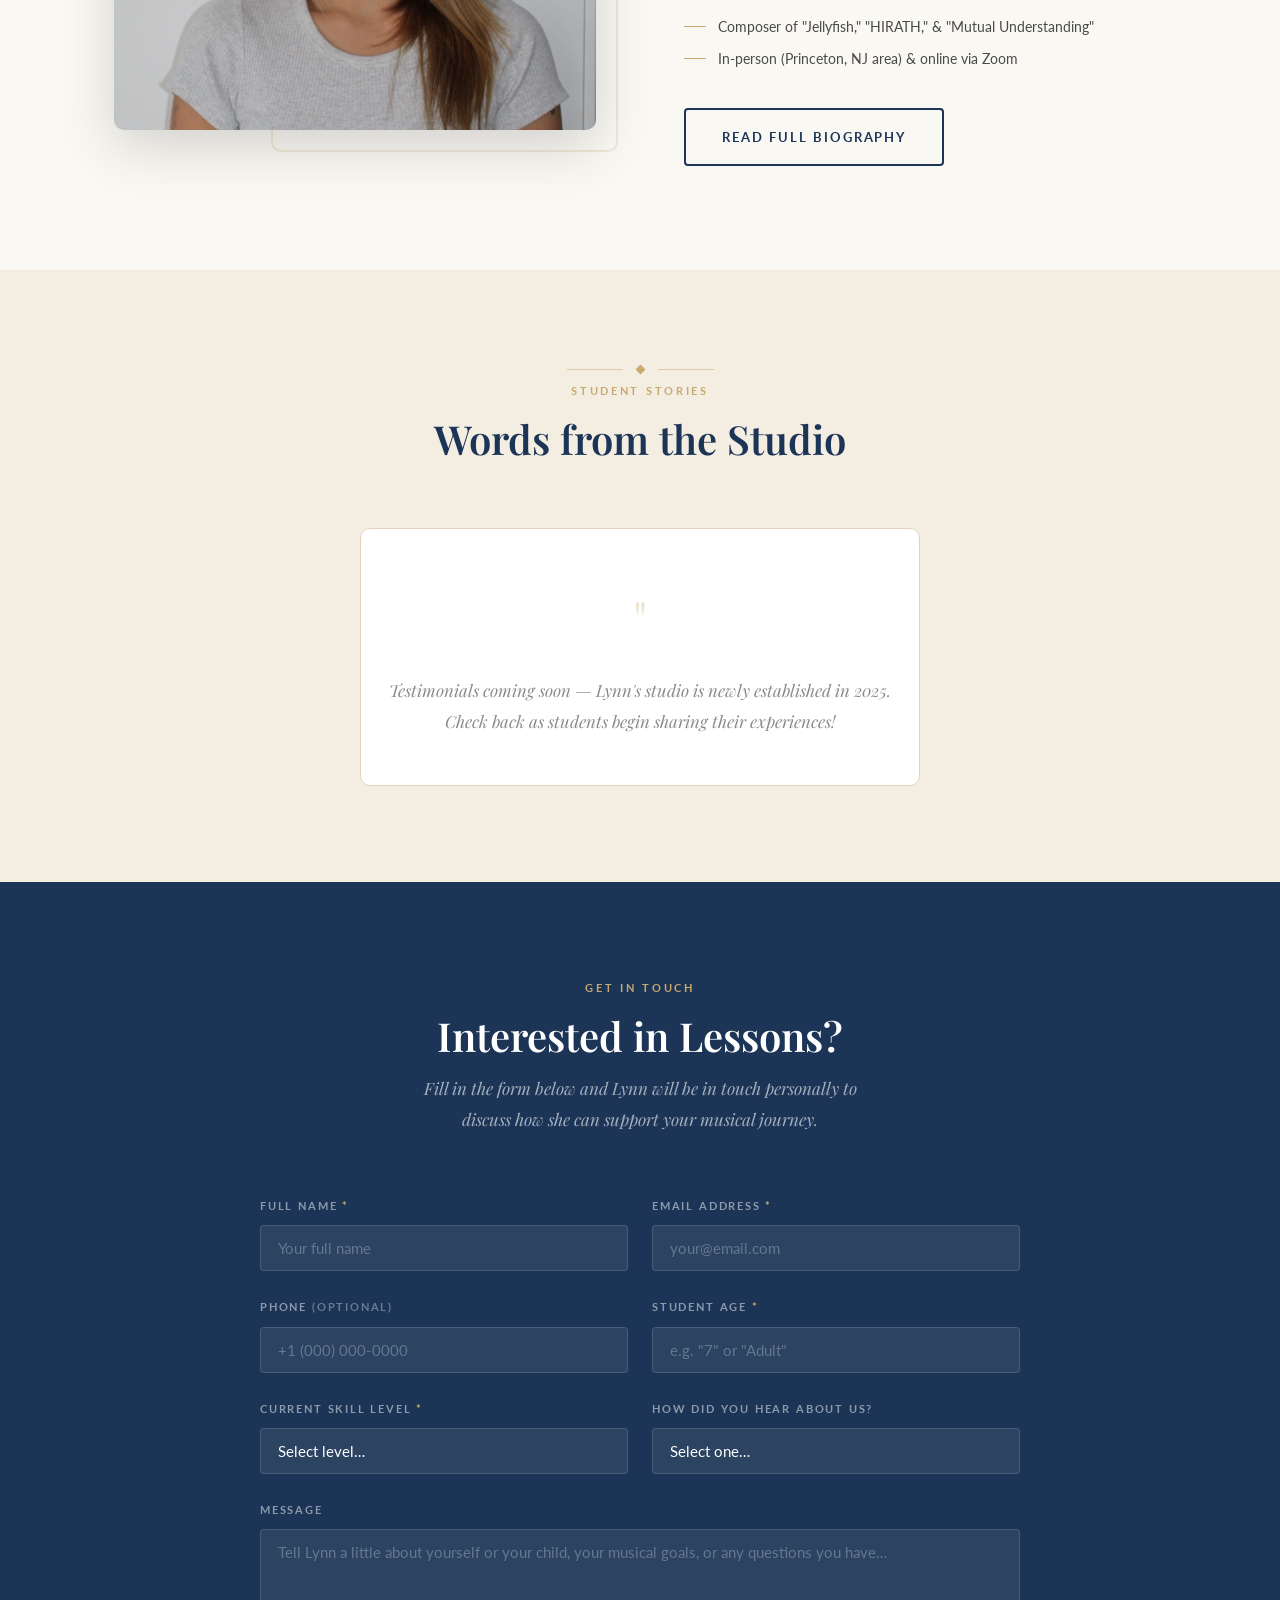
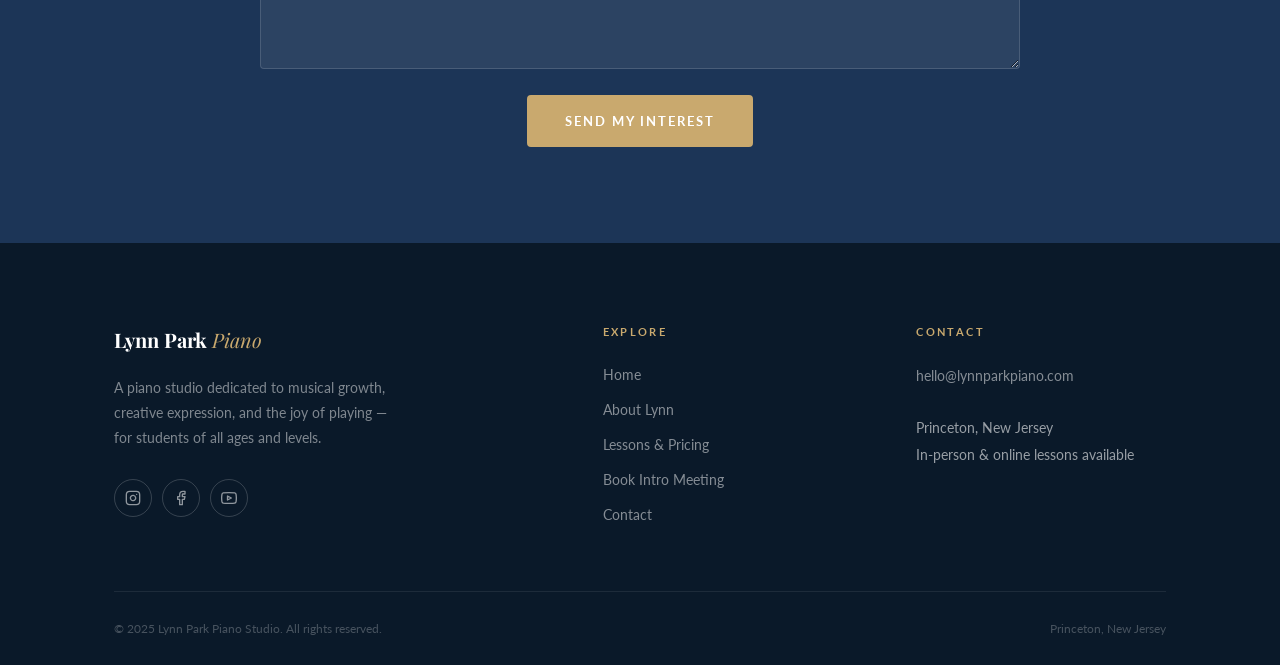
==== commit 99eab009: "Add real content, headshot, and remove all placeholders - Replace all [REPLACE] placeholders with re" ====
--- a/index.html
+++ b/index.html
@@ -3,8 +3,7 @@
 <head>
   <meta charset="UTF-8" />
   <meta name="viewport" content="width=device-width, initial-scale=1.0" />
-  <!-- [REPLACE WITH REAL META DESCRIPTION] -->
-  <meta name="description" content="Lynn Park Piano Studio — Piano lessons for all ages and levels, taught by an accomplished composer with formal music education. Based in [CITY]." />
+  <meta name="description" content="Lynn Park Piano Studio — Piano lessons for all ages and levels in New Jersey, taught by a Rutgers-trained composer. In-person (Princeton area) and online via Zoom." />
   <title>Lynn Park Piano Studio — Composer &amp; Piano Educator</title>
   <link rel="icon" type="image/svg+xml" href="assets/favicon.svg" />
   <link rel="stylesheet" href="css/styles.css" />
@@ -36,13 +35,11 @@
 
   <!-- ============================================================
        HERO SECTION
-       ─ Full-viewport dark navy hero with headline, tagline, CTAs
   ============================================================ -->
   <section class="hero" id="hero" aria-label="Welcome">
     <div class="hero__content">
 
       <div class="hero__eyebrow">
-        <!-- [REPLACE WITH REAL TAGLINE DESCRIPTOR] -->
         <span>Piano Studio &amp; Music Composition</span>
       </div>
 
@@ -51,9 +48,8 @@
         <em>Crafted for Every Student</em>
       </h1>
 
-      <!-- [REPLACE WITH REAL TEACHING PHILOSOPHY TAGLINE] -->
       <p class="hero__tagline">
-        "Where technical mastery meets musical artistry — lessons rooted in a deep love of composition and creative expression."
+        "Helping students truly understand and love music — not just see it as a chore."
       </p>
 
       <div class="hero__actions">
@@ -63,7 +59,6 @@
 
     </div>
 
-    <!-- Animated scroll hint -->
     <div class="hero__scroll" aria-hidden="true">
       <span>Scroll</span>
       <svg viewBox="0 0 24 24" fill="none" stroke="currentColor" stroke-width="1.5" stroke-linecap="round" stroke-linejoin="round">
@@ -72,37 +67,26 @@
       </svg>
     </div>
 
-    <!-- Curved bottom edge transition into next section -->
     <div class="hero__curve" aria-hidden="true"></div>
   </section>
 
 
   <!-- ============================================================
        BIO PREVIEW SECTION
-       ─ Short biography & credentials, links to full About page
   ============================================================ -->
   <section class="bio-preview section-cream" id="about-preview">
     <div class="container">
       <div class="bio-preview__grid">
 
-        <!-- ── Photo Column ── -->
+        <!-- Photo -->
         <div class="bio-preview__photo fade-up">
           <div class="photo-frame">
-            <div class="photo-placeholder">
-              <!-- Person outline icon -->
-              <svg viewBox="0 0 80 80" fill="none" xmlns="http://www.w3.org/2000/svg" aria-hidden="true">
-                <circle cx="40" cy="28" r="16" stroke="#9A8A7A" stroke-width="2"/>
-                <path d="M10 72c0-16.569 13.431-30 30-30s30 13.431 30 30" stroke="#9A8A7A" stroke-width="2" stroke-linecap="round"/>
-              </svg>
-              <!-- [REPLACE THIS ENTIRE photo-placeholder div WITH: <img src="assets/lynn-park.jpg" alt="Lynn Park, piano teacher and composer"> ] -->
-              <span>[Professional photo of Lynn Park]</span>
-            </div>
-          </div>
-          <!-- Decorative accent border -->
+            <img src="assets/lynn-park.jpg" alt="Lynn Park, composer and piano teacher" />
+          </div>
           <div class="photo-frame-accent" aria-hidden="true"></div>
         </div>
 
-        <!-- ── Content Column ── -->
+        <!-- Content -->
         <div class="bio-preview__content fade-up fade-up-d1">
           <span class="section-label">Meet Your Teacher</span>
 
@@ -111,20 +95,18 @@
             <em>Composer &amp; Piano Educator</em>
           </h2>
 
-          <!-- [REPLACE WITH REAL SHORT BIO — 2 paragraphs] -->
           <p>
-            Lynn Park is a formally trained composer and pianist whose passion for music was shaped through years of rigorous academic study and creative exploration. Holding a <strong>[DEGREE, e.g. Bachelor / Master of Music]</strong> in Music Composition from <strong>[UNIVERSITY NAME]</strong>, Lynn has built a distinguished career as both a performing artist and a dedicated educator.
+            Lynn Park is a formally trained composer and pianist who graduated from <strong>Rutgers University</strong> with a <strong>BA in Music Composition</strong>. Her music is nostalgic, melancholy, and calming — marked by lyrical expressiveness and a seamless blend of classical structure with contemporary sensibility.
           </p>
           <p>
-            Her teaching philosophy centres on nurturing each student's individual voice — drawing on her compositional expertise to develop not just technical skill, but genuine musical understanding and joy. Whether you are a complete beginner or an advancing student, Lynn meets you exactly where you are.
+            Lynn established her piano teaching practice in 2025 with a clear purpose: to help students genuinely understand and love music. Her compositional background shapes every lesson, giving students insight into not just how to play — but why music moves us.
           </p>
 
-          <!-- Key credentials — replace each item with real content -->
           <div class="bio-credentials" aria-label="Key credentials">
-            <div class="bio-credential">[DEGREE] in Music Composition — [UNIVERSITY NAME]</div>
-            <div class="bio-credential">[X]+ years of studio teaching experience</div>
-            <div class="bio-credential">Composer of [GENRES / NOTABLE WORKS]</div>
-            <div class="bio-credential">Performed at [VENUES / FESTIVALS / EVENTS]</div>
+            <div class="bio-credential">BA in Music Composition — Rutgers University</div>
+            <div class="bio-credential">Piano studio established 2025</div>
+            <div class="bio-credential">Composer of "Jellyfish," "HIRATH," &amp; "Mutual Understanding"</div>
+            <div class="bio-credential">In-person (Princeton, NJ area) &amp; online via Zoom</div>
           </div>
 
           <a href="about.html" class="btn btn-outline-navy">Read Full Biography</a>
@@ -137,7 +119,6 @@
 
   <!-- ============================================================
        TESTIMONIALS SECTION
-       ─ 3 student / parent quote cards
   ============================================================ -->
   <section class="testimonials" aria-label="Student testimonials">
     <div class="container">
@@ -150,88 +131,38 @@
         <h2>Words from the Studio</h2>
       </div>
 
-      <div class="testimonials__grid">
-
-        <!-- Testimonial 1 — [REPLACE WITH REAL QUOTE + ATTRIBUTION] -->
-        <article class="testimonial-card fade-up fade-up-d1">
-          <div class="testimonial-card__quote" aria-hidden="true">"</div>
-          <p>
-            Lynn's lessons completely transformed how I think about music. She doesn't just teach the notes — she teaches you to feel the music and understand the story behind every phrase. I've grown more in six months than in years of lessons elsewhere.
-          </p>
-          <div class="testimonial-card__author">
-            <div class="testimonial-card__avatar" aria-hidden="true">S</div>
-            <div>
-              <div class="testimonial-card__name">[Student Name] <!-- e.g. Sarah M. --></div>
-              <div class="testimonial-card__role">Adult beginner, [X] years with Lynn</div>
-              <div class="testimonial-card__stars" aria-label="5 stars">★★★★★</div>
-            </div>
-          </div>
-        </article>
-
-        <!-- Testimonial 2 — [REPLACE WITH REAL QUOTE + ATTRIBUTION] -->
-        <article class="testimonial-card fade-up fade-up-d2">
-          <div class="testimonial-card__quote" aria-hidden="true">"</div>
-          <p>
-            My daughter has absolutely flourished under Lynn's guidance. Lynn has an incredible gift for connecting with young students — patient, encouraging, and deeply knowledgeable. The progress has been remarkable and she genuinely loves going to lessons.
-          </p>
-          <div class="testimonial-card__author">
-            <div class="testimonial-card__avatar" aria-hidden="true">M</div>
-            <div>
-              <div class="testimonial-card__name">[Parent Name] <!-- e.g. Michelle T. --></div>
-              <div class="testimonial-card__role">Parent of a student, age [X]</div>
-              <div class="testimonial-card__stars" aria-label="5 stars">★★★★★</div>
-            </div>
-          </div>
-        </article>
-
-        <!-- Testimonial 3 — [REPLACE WITH REAL QUOTE + ATTRIBUTION] -->
-        <article class="testimonial-card fade-up fade-up-d3">
-          <div class="testimonial-card__quote" aria-hidden="true">"</div>
-          <p>
-            As a teen who wanted to write my own music, Lynn was the perfect teacher. She brings her compositional background into every lesson and helped me understand music theory in a way that finally clicked. I'm now writing my own pieces!
-          </p>
-          <div class="testimonial-card__author">
-            <div class="testimonial-card__avatar" aria-hidden="true">J</div>
-            <div>
-              <div class="testimonial-card__name">[Student Name] <!-- e.g. James K. --></div>
-              <div class="testimonial-card__role">Teen student, [X] years with Lynn</div>
-              <div class="testimonial-card__stars" aria-label="5 stars">★★★★★</div>
-            </div>
-          </div>
-        </article>
-
-      </div>
+      <!-- Testimonials coming soon -->
+      <div class="fade-up" style="text-align: center; padding: 48px 24px; background: var(--white); border-radius: var(--radius-md); border: 1px solid var(--border); max-width: 560px; margin: 0 auto;">
+        <div style="font-size: 3rem; margin-bottom: 16px; opacity: 0.3; font-family: var(--font-serif); color: var(--gold);">"</div>
+        <p style="font-family: var(--font-serif); font-style: italic; font-size: 1.05rem; color: var(--text-light); margin: 0;">
+          Testimonials coming soon — Lynn's studio is newly established in 2025.<br>
+          Check back as students begin sharing their experiences!
+        </p>
+      </div>
+
     </div>
   </section>
 
 
   <!-- ============================================================
        INTEREST / CONTACT FORM
-       ─ Dark navy section; submissions saved to localStorage
-       ─ To connect to a real backend, replace the JS handler in
-         js/main.js (search for "interestForm") with a fetch/POST call
   ============================================================ -->
   <section class="interest-form-section" id="contact" aria-label="Contact and interest form">
     <div class="container">
 
-      <!-- Section header -->
       <div class="section-intro fade-up">
         <span class="section-label">Get in Touch</span>
         <h2>Interested in Lessons?</h2>
-        <!-- [REPLACE WITH PERSONAL INVITATION MESSAGE] -->
         <p>Fill in the form below and Lynn will be in touch personally to discuss how she can support your musical journey.</p>
       </div>
 
-      <!-- Success message (shown after submission, hidden by default) -->
       <div class="form-success" id="interestFormSuccess" role="alert">
         <h3>Thank You!</h3>
         <p>Your message has been received. Lynn will be in touch shortly — we look forward to welcoming you to the studio!</p>
       </div>
 
-      <!-- Interest Form -->
       <form class="interest-form fade-up" id="interestForm" novalidate aria-label="Interest form">
 
-        <!-- Row 1: Name + Email -->
         <div class="form-row">
           <div class="form-group">
             <label for="int-name">Full Name <span aria-hidden="true" style="color:var(--gold)">*</span></label>
@@ -243,7 +174,6 @@
           </div>
         </div>
 
-        <!-- Row 2: Phone + Student Age -->
         <div class="form-row">
           <div class="form-group">
             <label for="int-phone">Phone <span style="color:rgba(255,255,255,0.35)">(optional)</span></label>
@@ -251,18 +181,16 @@
           </div>
           <div class="form-group">
             <label for="int-age">Student Age <span aria-hidden="true" style="color:var(--gold)">*</span></label>
-            <input type="text" id="int-age" name="studentAge" placeholder='e.g. "12" or "Adult"' required />
-          </div>
-        </div>
-
-        <!-- Row 3: Skill Level + How did you hear -->
+            <input type="text" id="int-age" name="studentAge" placeholder='e.g. "7" or "Adult"' required />
+          </div>
+        </div>
+
         <div class="form-row">
           <div class="form-group">
             <label for="int-level">Current Skill Level <span aria-hidden="true" style="color:var(--gold)">*</span></label>
             <select id="int-level" name="skillLevel" required>
               <option value="" disabled selected>Select level…</option>
-              <option value="complete-beginner">Beginner — no prior experience</option>
-              <option value="some-basics">Beginner — some basics</option>
+              <option value="beginner">Beginner</option>
               <option value="intermediate">Intermediate</option>
               <option value="advanced">Advanced</option>
             </select>
@@ -281,7 +209,6 @@
           </div>
         </div>
 
-        <!-- Message -->
         <div class="form-group">
           <label for="int-message">Message</label>
           <textarea id="int-message" name="message" placeholder="Tell Lynn a little about yourself or your child, your musical goals, or any questions you have…"></textarea>
@@ -303,13 +230,10 @@
     <div class="container">
       <div class="footer__grid">
 
-        <!-- Brand / About -->
         <div class="footer__brand">
           <a href="index.html" class="footer__logo">Lynn Park <em>Piano</em></a>
-          <!-- [REPLACE WITH SHORT STUDIO DESCRIPTION] -->
           <p>A piano studio dedicated to musical growth, creative expression, and the joy of playing — for students of all ages and levels.</p>
           <div class="footer__social" aria-label="Social media links">
-            <!-- [REPLACE href="#" WITH REAL SOCIAL MEDIA URLS] -->
             <a href="#" aria-label="Follow Lynn on Instagram" title="Instagram">
               <svg width="16" height="16" viewBox="0 0 24 24" fill="none" stroke="currentColor" stroke-width="2" stroke-linecap="round" stroke-linejoin="round" aria-hidden="true">
                 <rect x="2" y="2" width="20" height="20" rx="5" ry="5"/>
@@ -331,7 +255,6 @@
           </div>
         </div>
 
-        <!-- Quick links -->
         <div class="footer__col">
           <h5>Explore</h5>
           <ul>
@@ -343,25 +266,20 @@
           </ul>
         </div>
 
-        <!-- Contact details -->
         <div class="footer__col">
           <h5>Contact</h5>
           <address>
-            <!-- [REPLACE WITH REAL CONTACT INFORMATION] -->
-            <a href="mailto:hello@lynnparkpiano.com">hello@lynnparkpiano.com</a><br>
-            <a href="tel:+10000000000">[Phone Number]</a><br><br>
-            [Studio Address / City, State]<br>
-            Online lessons available worldwide
+            <a href="mailto:hello@lynnparkpiano.com">hello@lynnparkpiano.com</a><br><br>
+            Princeton, New Jersey<br>
+            In-person &amp; online lessons available
           </address>
         </div>
 
       </div>
 
-      <!-- Copyright bar -->
       <div class="footer__bottom">
-        <!-- [UPDATE YEAR ANNUALLY] -->
         <span>&copy; 2025 Lynn Park Piano Studio. All rights reserved.</span>
-        <span>[City, State] <!-- [REPLACE WITH REAL LOCATION] --></span>
+        <span>Princeton, New Jersey</span>
       </div>
     </div>
   </footer>
--- a/css/styles.css
+++ b/css/styles.css
@@ -572,6 +572,15 @@
 }
 .photo-placeholder svg { width: 64px; height: 64px; opacity: 0.35; }
 
+/* Real photo inside frame */
+.photo-frame img {
+  width: 100%;
+  height: 100%;
+  object-fit: cover;
+  object-position: top center;
+  display: block;
+}
+
 /* Decorative gold-border accent box */
 .photo-frame-accent {
   position: absolute;
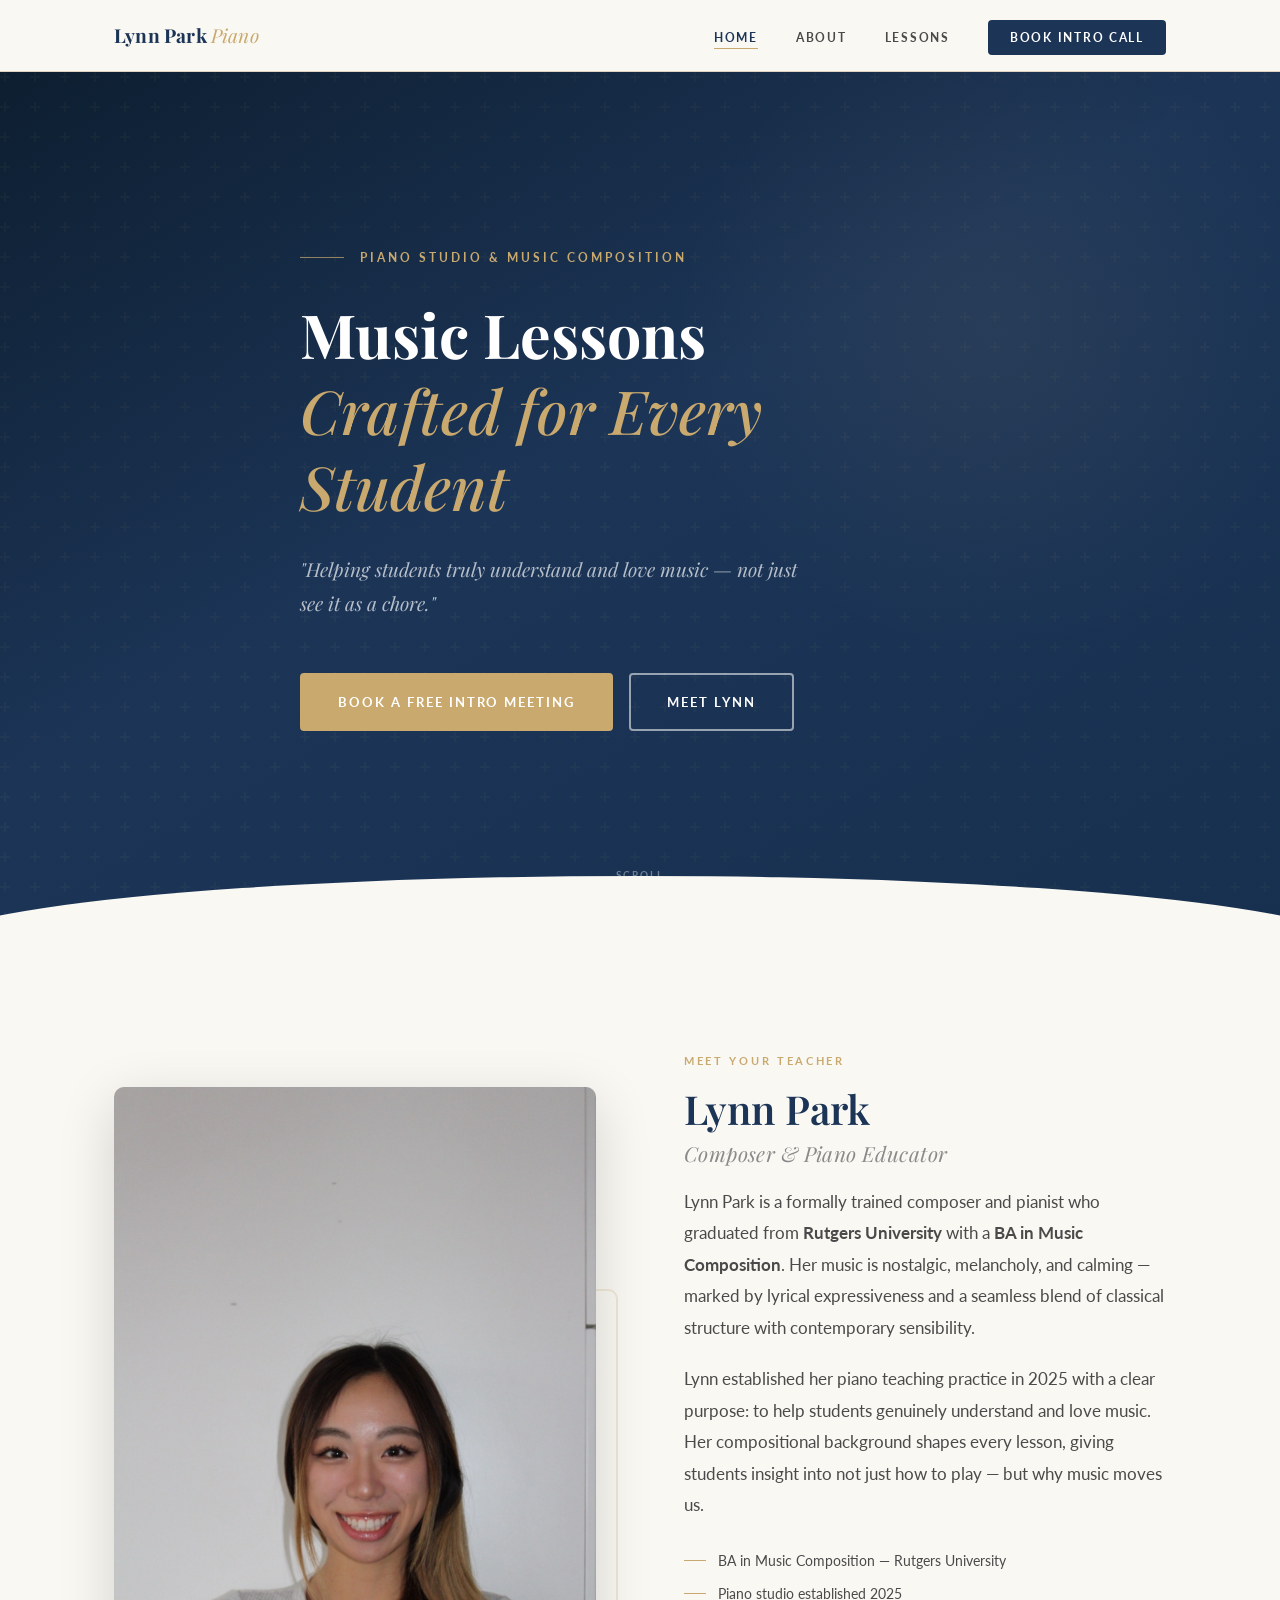
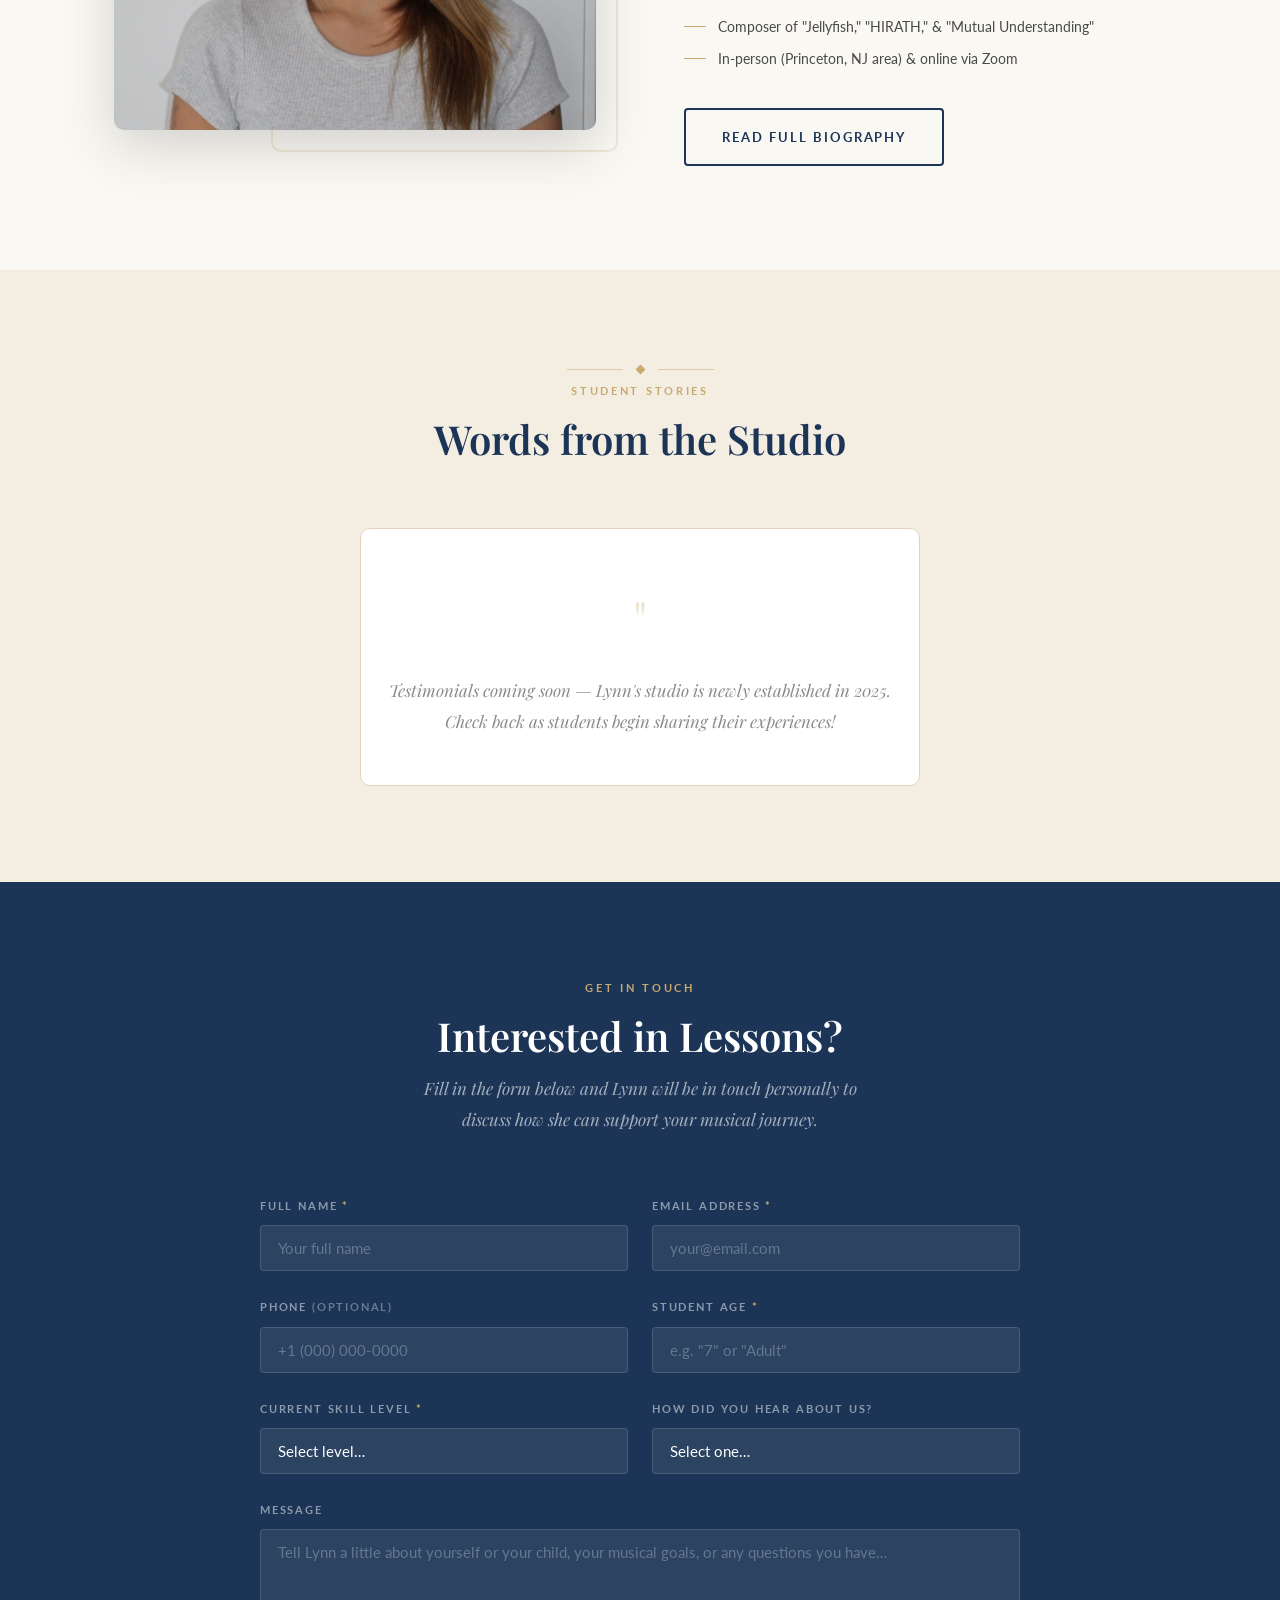
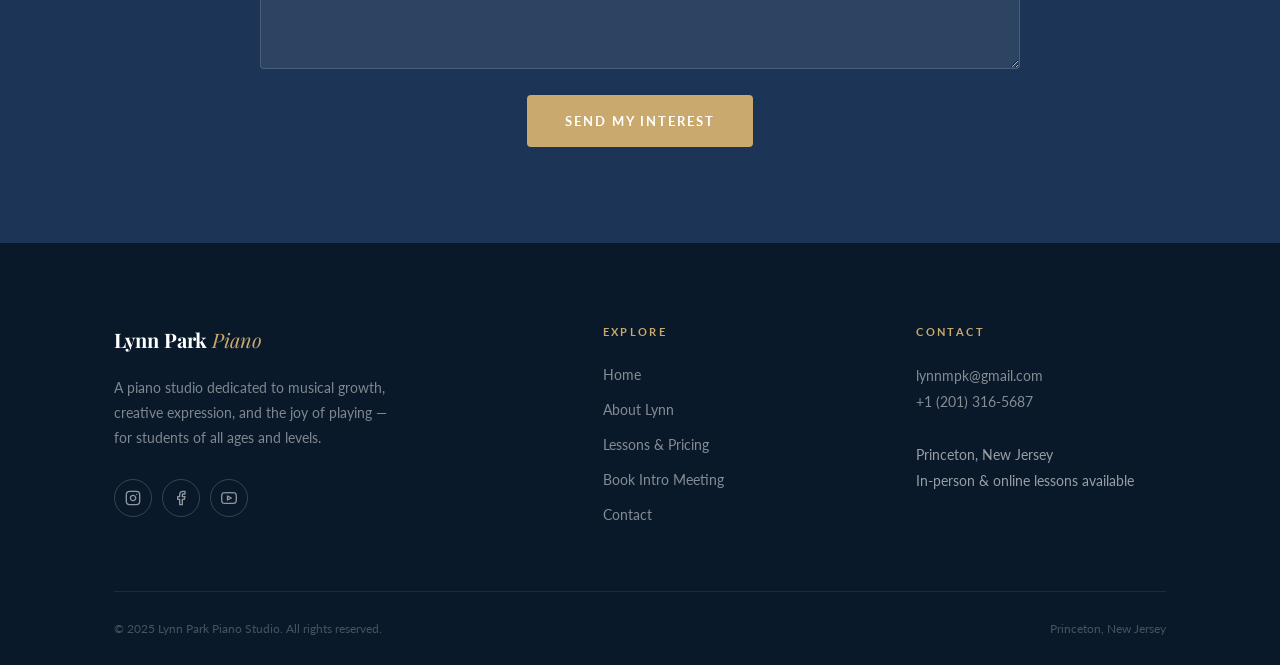
==== commit 3a24d09c: "Add Formspree email integration and real contact info - Both forms now POST to Formspree endpoints v" ====
--- a/index.html
+++ b/index.html
@@ -269,7 +269,8 @@
         <div class="footer__col">
           <h5>Contact</h5>
           <address>
-            <a href="mailto:hello@lynnparkpiano.com">hello@lynnparkpiano.com</a><br><br>
+            <a href="mailto:lynnmpk@gmail.com">lynnmpk@gmail.com</a><br>
+            <a href="tel:+12013165687">+1 (201) 316-5687</a><br><br>
             Princeton, New Jersey<br>
             In-person &amp; online lessons available
           </address>
